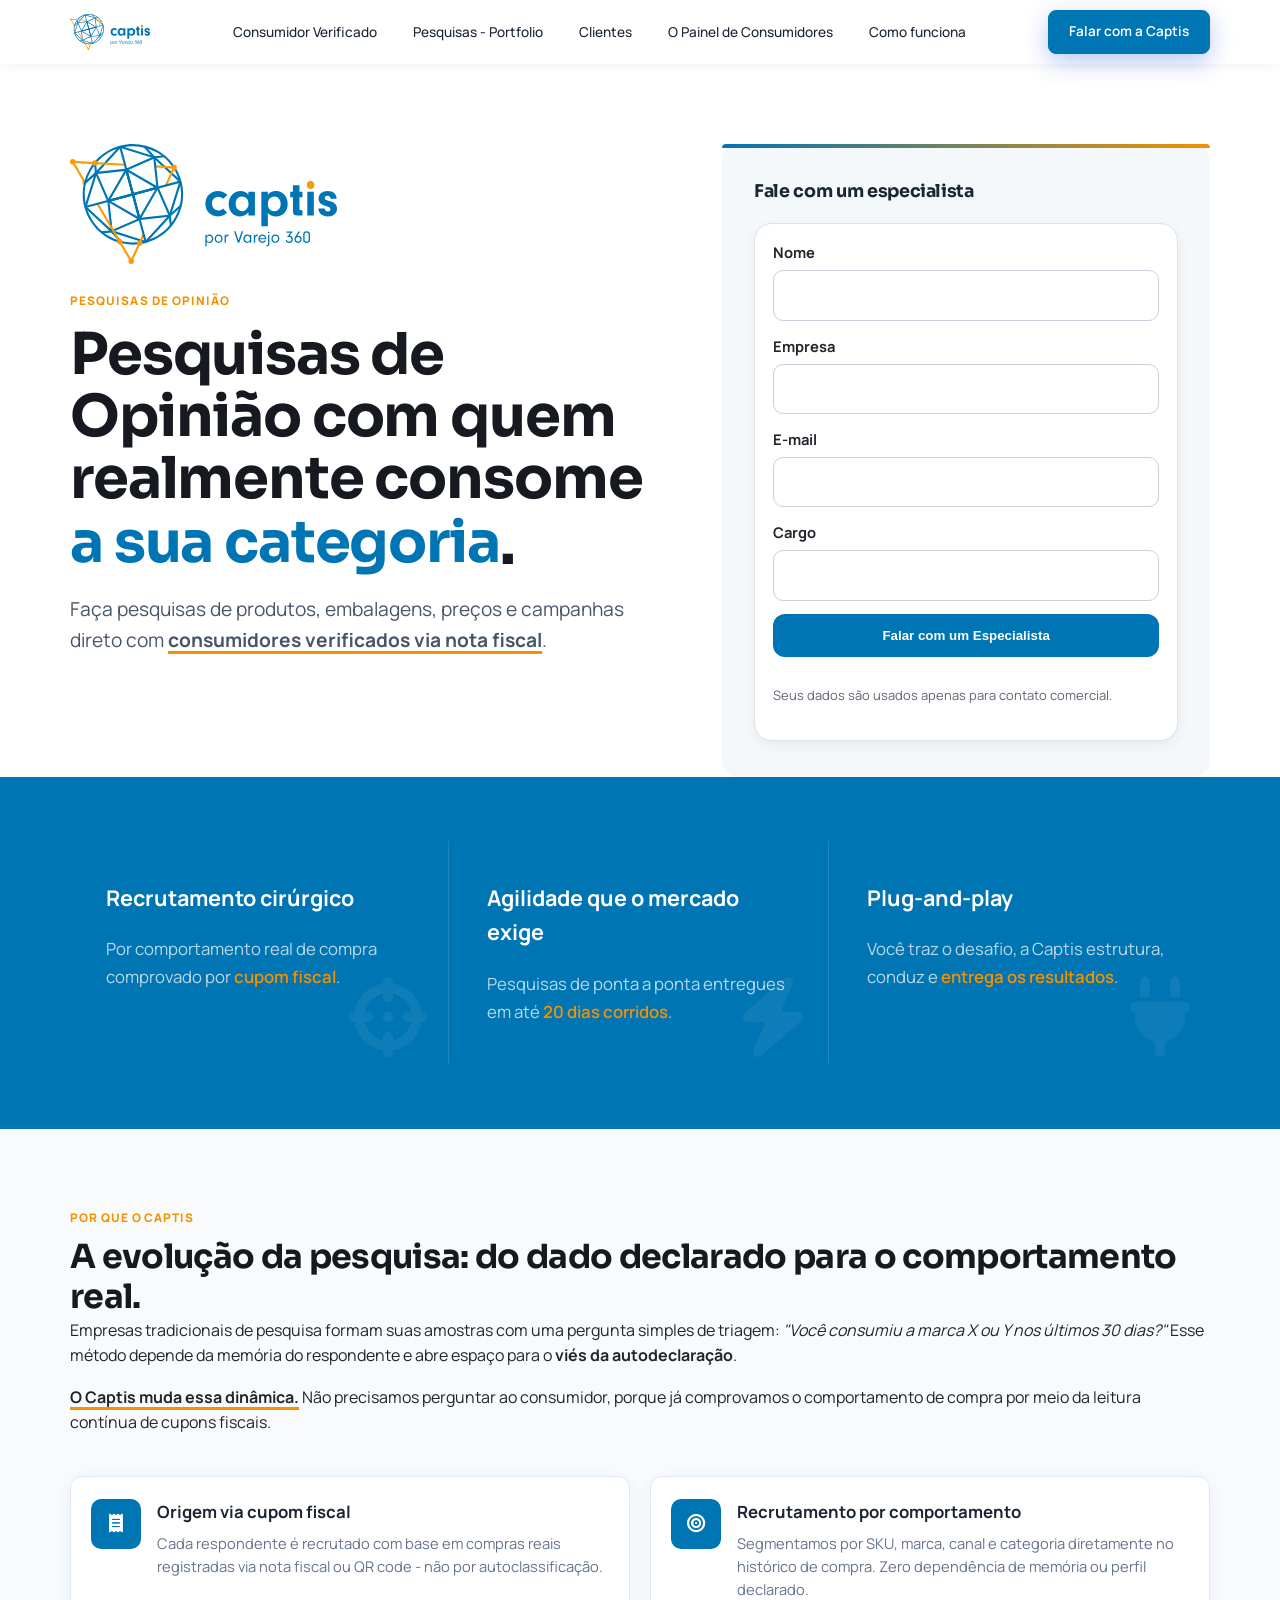
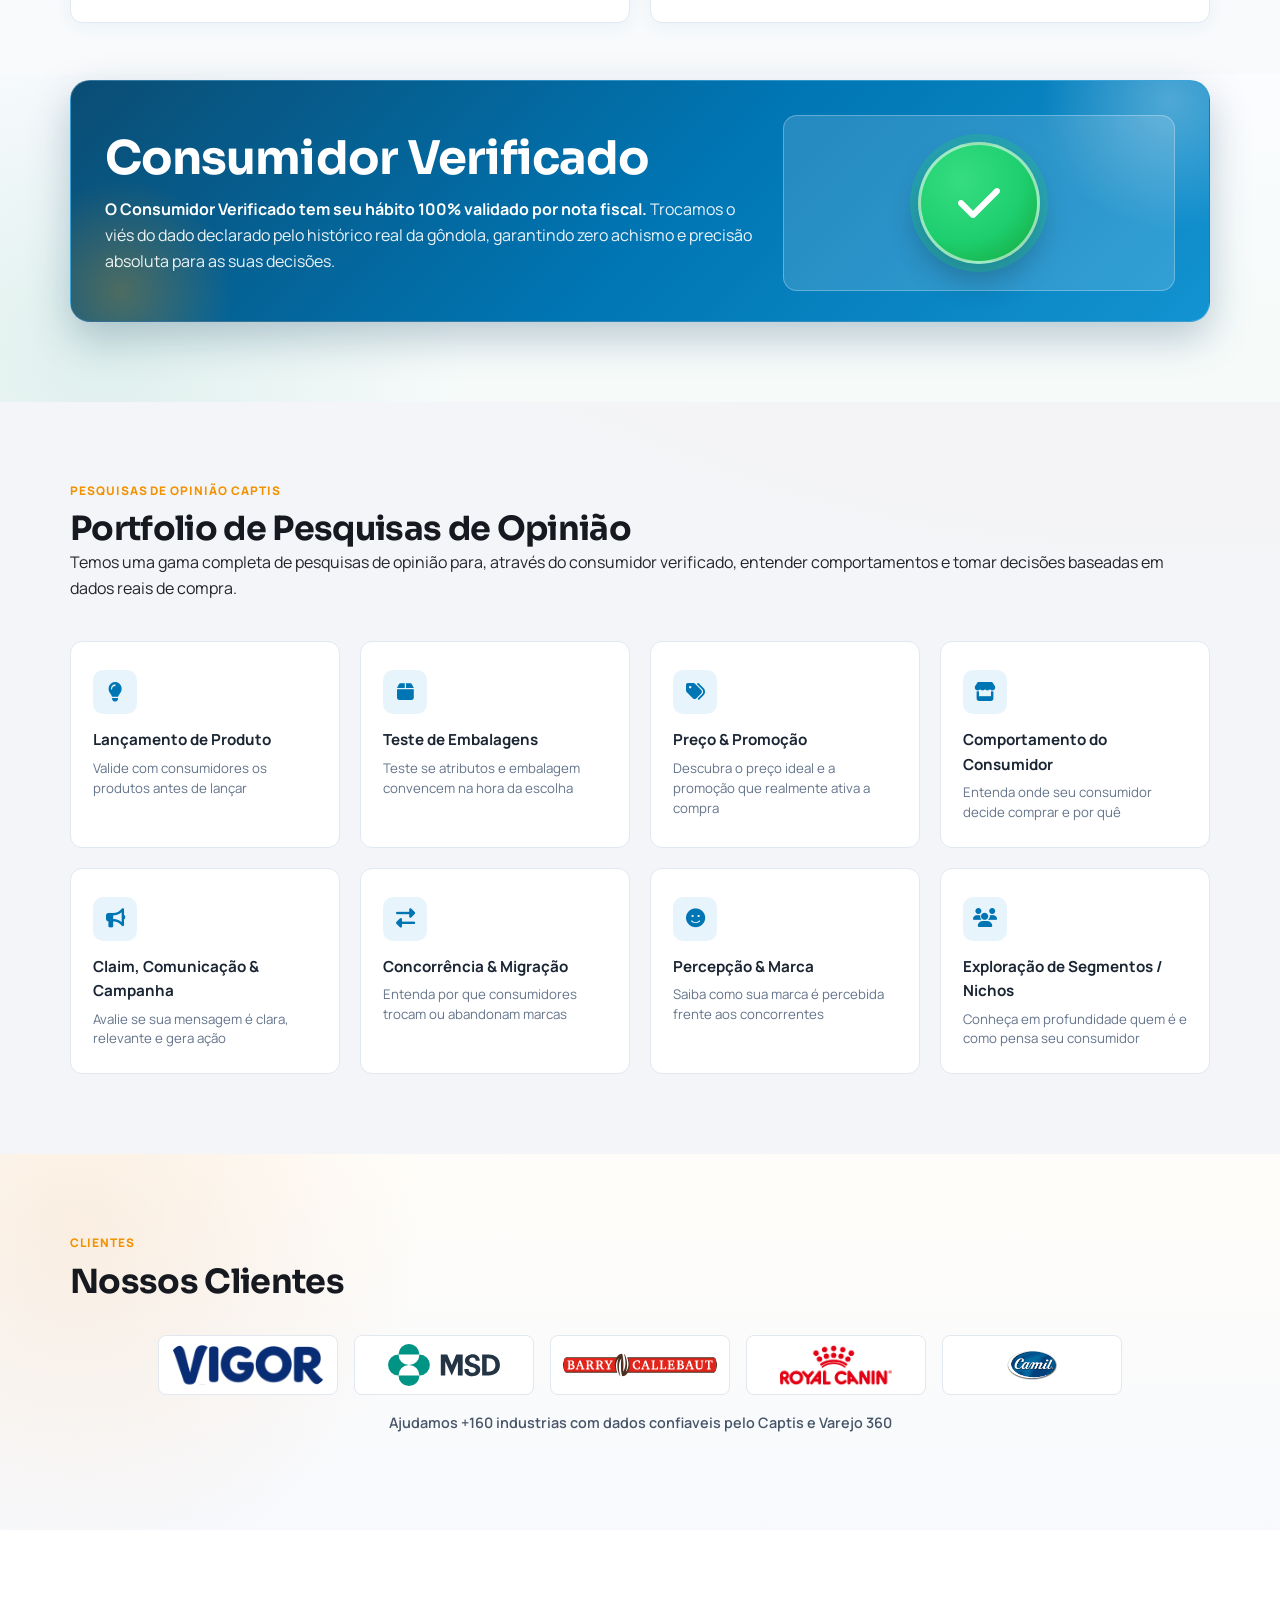
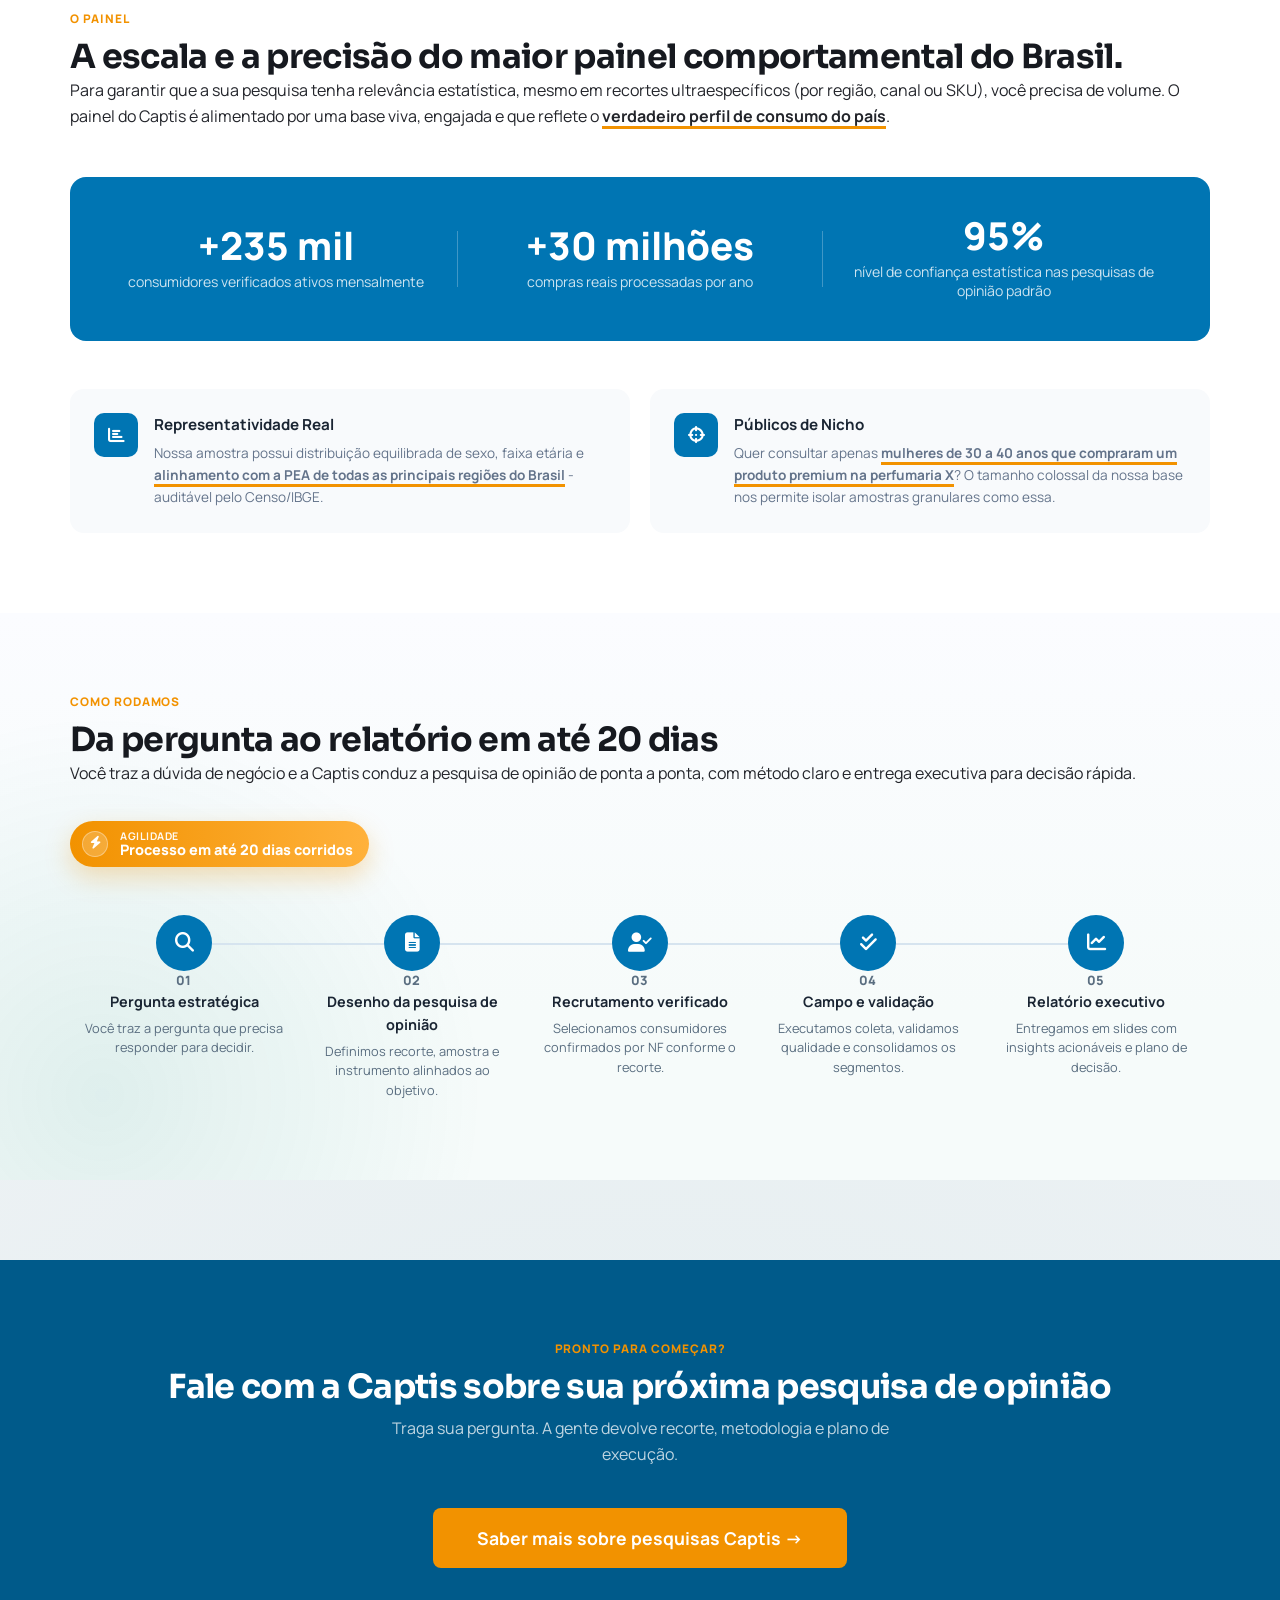
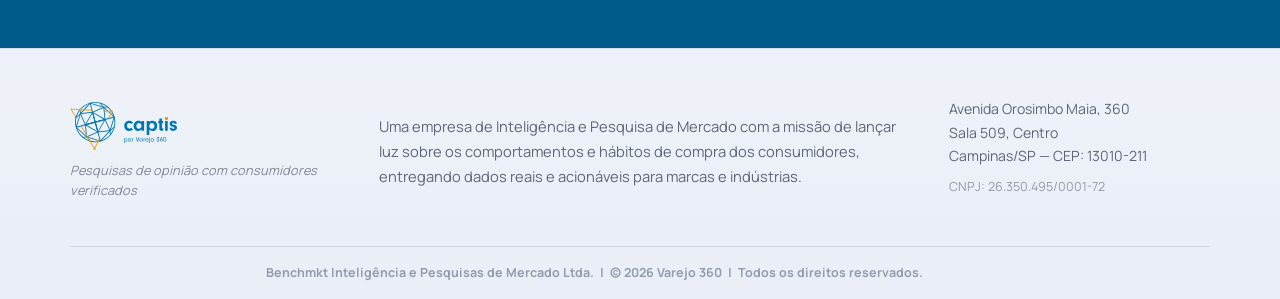
==== captis-cmi.html @ 641f1f63 "Landing page Captis CMI Made-with: Cursor" ====
<!DOCTYPE html>
<html lang="pt-BR">
<head>
  <meta charset="UTF-8">
  <meta name="viewport" content="width=device-width, initial-scale=1.0">
  <title>Captis - Pesquisa com Consumidores Verificados</title>
  <meta name="description" content="Pesquisas de opinião com consumidores verificados por comportamento real de compra. Painel de consumidores com verificação por nota fiscal.">
  <meta name="robots" content="index,follow">
  <link rel="preconnect" href="https://fonts.googleapis.com">
  <link rel="preconnect" href="https://fonts.gstatic.com" crossorigin>
  <link href="https://fonts.googleapis.com/css2?family=Manrope:wght@400;500;600;700;800&family=Sora:wght@500;600;700;800&display=swap" rel="stylesheet">
  <link rel="stylesheet" href="https://cdnjs.cloudflare.com/ajax/libs/font-awesome/6.5.0/css/all.min.css">
  <link rel="stylesheet" href="css/captis.css">
  <style>
    /* ── Paleta Varejo 360 ── */
    :root {
      --color-primary:   #0075B3;   /* azul V360 */
      --color-accent:    #F29200;   /* laranja V360 */
      --color-green:     #13A538;   /* verde V360 */
      --color-primary-dark: #005a8a;
      --color-bg:        #f4f8fb;
      --color-text:      #1a2533;
      --color-muted:     #5a6e80;
      --color-border:    #d6e4ef;
    }

    /* Botões */
    .btn-primary {
      background: var(--color-primary) !important;
      border-color: var(--color-primary) !important;
    }
    .btn-primary:hover {
      background: var(--color-primary-dark) !important;
      border-color: var(--color-primary-dark) !important;
    }
    .btn-submit {
      background: var(--color-primary) !important;
    }
    .btn-submit:hover {
      background: var(--color-primary-dark) !important;
    }

    /* Topbar / header */
    .topbar {
      background: #fff !important;
      border-bottom: none !important;
      box-shadow: 0 1px 12px rgba(0,0,0,.06) !important;
      padding: 0 !important;
      position: sticky;
      top: 0;
      z-index: 100;
    }
    .topbar .topbar-grid {
      display: flex !important;
      align-items: center !important;
      justify-content: space-between !important;
      min-height: 64px;
    }
    .topbar .brand img {
      height: 36px !important;
      width: auto !important;
    }
    .topbar .top-nav {
      display: flex !important;
      gap: 8px !important;
      list-style: none !important;
      margin: 0 !important;
      padding: 0 !important;
    }
    .topbar .top-nav a {
      font-size: .85rem !important;
      font-weight: 500 !important;
      color: var(--color-text) !important;
      text-decoration: none !important;
      padding: 8px 14px !important;
      border-radius: 6px !important;
      transition: background .15s, color .15s !important;
    }
    .topbar .top-nav a:hover {
      background: var(--color-bg) !important;
      color: var(--color-primary) !important;
    }
    .topbar .btn-primary {
      font-size: .85rem !important;
      padding: 10px 20px !important;
      border-radius: 8px !important;
      font-weight: 600 !important;
      white-space: nowrap !important;
    }

    /* Kickers e destaques de acento */
    .section-kicker, .eyebrow {
      color: var(--color-accent) !important;
    }

    /* Step numbers e ícones primários */
    .step { color: var(--color-accent) !important; }

    /* Logo grande no hero */
    .hero-logo {
      height: 120px;
      width: auto;
      display: block;
      margin-bottom: 28px;
    }

    /* ── Overrides e extensões para a LP CMI ── */

    /* Hero two-column: copy + form */
    .hero-cmi {
      background: #fff;
      padding: 80px 0 0;
    }
    .hero-cmi .hero-grid {
      display: grid;
      grid-template-columns: 1.1fr .9fr;
      gap: 56px;
      align-items: start;
    }
    @media (max-width: 768px) {
      .hero-cmi .hero-grid { grid-template-columns: 1fr; }
    }

    /* Hero description maior */
    .hero-description {
      font-size: 1.2rem;
      line-height: 1.6;
      color: #475569;
      margin: 0 0 24px;
    }

    /* Highlights strip */
    .highlights-section {
      background: var(--color-primary);
      padding: 64px 0;
      margin-top: 0;
    }
    .highlights-grid {
      display: grid;
      grid-template-columns: repeat(3, 1fr);
      gap: 2px;
    }
    @media (max-width: 768px) {
      .highlights-grid { grid-template-columns: 1fr; gap: 2px; }
      .highlights-section { padding: 64px 0; }
    }
    .highlight-item {
      padding: 40px 36px;
      position: relative;
      overflow: visible;
      display: flex;
      flex-direction: column;
      gap: 12px;
      border-right: 1px solid rgba(255,255,255,.12);
    }
    .highlight-item:last-child { border-right: none; }
    .highlight-item::before { display: none; }
    .highlight-num {
      font-size: 5rem;
      line-height: 1;
      color: #fff;
      opacity: .06;
      position: absolute;
      bottom: 8px;
      right: 20px;
      pointer-events: none;
      user-select: none;
    }
    .highlight-item strong {
      display: block;
      font-size: 1.35rem;
      font-weight: 700;
      color: #fff;
      margin-bottom: 8px;
    }
    .highlight-item p {
      font-size: 1.05rem;
      color: rgba(255,255,255,.72);
      margin: 0;
      line-height: 1.65;
    }

    /* Destaque laranja inline */
    .hl-accent {
      font-style: normal;
      color: var(--color-accent);
      font-weight: 600;
    }

    /* Sublinhado decorativo */
    .text-underline-accent {
      text-decoration: underline;
      text-decoration-color: var(--color-accent);
      text-decoration-thickness: 3px;
      text-underline-offset: 4px;
    }
    .hero-highlight {
      font-weight: 800;
      color: #F29200;
      background: linear-gradient(180deg, rgba(0,0,0,0) 58%, rgba(0,0,0,.14) 58%);
      border-radius: 2px;
      padding: 0 2px;
      white-space: nowrap;
    }

    /* Texto rotativo no H1 — efeito máscara (slot machine) */
    .hero-rotating-wrap {
      display: inline-block;
      overflow: hidden;
      vertical-align: bottom;
      line-height: 1.15;
      height: 1.15em;
    }
    .hero-rotating {
      display: inline-block;
      color: var(--color-primary);
      animation: slideMask 3s cubic-bezier(.4,0,.2,1) infinite;
    }
    @keyframes slideMask {
      0%   { transform: translateY(110%); }
      12%  { transform: translateY(0);    }
      78%  { transform: translateY(0);    }
      90%  { transform: translateY(-110%); }
      100% { transform: translateY(-110%); }
    }

    /* Form card inline no hero */
    .hero-form-card {
      background: var(--color-bg);
      border: none;
      border-radius: 16px;
      padding: 36px 32px;
      box-shadow: none;
      position: relative;
    }
    .hero-form-card::before {
      content: "";
      position: absolute;
      top: 0; left: 0;
      width: 100%; height: 4px;
      border-radius: 16px 16px 0 0;
      background: linear-gradient(90deg, var(--color-primary), var(--color-accent));
    }
    .hero-form-card h3 {
      font-size: 1.1rem;
      font-weight: 700;
      margin-bottom: 20px;
      color: var(--color-text, #1a202c);
    }

    /* Seção: portfólio de pesquisas */
    .portfolio-grid {
      display: grid;
      grid-template-columns: repeat(4, 1fr);
      gap: 20px;
      margin-top: 40px;
    }
    @media (max-width: 900px) {
      .portfolio-grid { grid-template-columns: repeat(2, 1fr); }
    }
    @media (max-width: 480px) {
      .portfolio-grid { grid-template-columns: 1fr; }
    }
    .portfolio-item {
      background: #fff;
      border: 1px solid #e2e8f0;
      border-radius: 12px;
      padding: 28px 22px 24px;
      text-align: left;
      display: flex;
      flex-direction: column;
      gap: 0;
      transition: box-shadow .2s, transform .2s;
    }
    .portfolio-item:hover {
      box-shadow: 0 8px 28px rgba(0,117,179,.10);
      transform: translateY(-3px);
    }
    .portfolio-item .item-icon-wrap {
      width: 44px; height: 44px;
      background: #e8f4fc;
      border-radius: 10px;
      display: flex; align-items: center; justify-content: center;
      margin-bottom: 14px;
      flex-shrink: 0;
    }
    .portfolio-item i {
      font-size: 1.2rem;
      color: var(--color-primary);
    }
    .portfolio-item h4 { font-size: .95rem; font-weight: 700; margin: 0 0 6px; color: var(--color-text); }
    .portfolio-item p  { font-size: .83rem; color: #64748b; margin: 0; line-height: 1.5; }
    /* Selo verificado */
    .verified-seal {
      display: inline-flex;
      align-items: center;
      gap: 4px;
      background: var(--color-green);
      color: #fff;
      font-size: .75rem;
      font-weight: 700;
      letter-spacing: .04em;
      text-transform: uppercase;
      padding: 4px 12px 4px 8px;
      border-radius: 999px;
      vertical-align: middle;
      margin-left: 12px;
      line-height: 1;
    }
    .verified-seal svg { width: 16px; height: 16px; }
    /* Seção: consumidor verificado */
    .verified-concept-wrap {
      margin-top: 0;
      display: flex;
      justify-content: center;
    }
    #consumidor-verificado {
      padding-top: 6px;
    }
    .verified-concept-card {
      position: relative;
      background: linear-gradient(135deg, #0a4d74 0%, #0075b3 52%, #1393d1 100%);
      border: 1px solid rgba(255, 255, 255, 0.18);
      border-radius: 20px;
      padding: 34px 34px 30px;
      max-width: none;
      width: 100%;
      box-shadow: 0 16px 40px rgba(0, 57, 92, 0.25);
      overflow: hidden;
    }
    .verified-concept-card::before {
      content: "";
      position: absolute;
      top: -110px;
      right: -90px;
      width: 260px;
      height: 260px;
      border-radius: 50%;
      background: radial-gradient(circle, rgba(255,255,255,.28) 0%, rgba(255,255,255,0) 70%);
    }
    .verified-concept-card::after {
      content: "";
      position: absolute;
      bottom: -80px;
      left: -60px;
      width: 220px;
      height: 220px;
      border-radius: 50%;
      background: radial-gradient(circle, rgba(242,146,0,.30) 0%, rgba(242,146,0,0) 72%);
    }
    .verified-concept-title {
      margin: 0 0 10px;
      color: #fff;
      font-size: clamp(2rem, 4vw, 2.9rem);
      line-height: 1.2;
      position: relative;
      z-index: 1;
    }
    .verified-concept-layout {
      display: grid;
      grid-template-columns: 1.25fr .75fr;
      gap: 24px;
      align-items: center;
      position: relative;
      z-index: 1;
    }
    .verified-concept-card p {
      margin: 0;
      font-size: 1rem;
      line-height: 1.62;
      color: rgba(255,255,255,.92);
      max-width: none;
      position: relative;
      z-index: 1;
    }
    .verified-check-panel {
      background: rgba(255,255,255,.14);
      border: 1px solid rgba(255,255,255,.28);
      border-radius: 14px;
      min-height: 176px;
      display: flex;
      align-items: center;
      justify-content: center;
      padding: 12px;
      justify-self: stretch;
    }
    .verified-check-ring {
      width: 122px;
      height: 122px;
      border-radius: 999px;
      display: flex;
      align-items: center;
      justify-content: center;
      background: radial-gradient(circle at 35% 30%, #36dd80 0%, #1ecf6f 55%, #13a538 100%);
      border: 3px solid rgba(255,255,255,.55);
      box-shadow: 0 0 0 8px rgba(30, 207, 111, 0.25), 0 16px 30px rgba(0,0,0,.24);
      color: #ffffff;
      font-size: 3rem;
    }
    .verified-concept-card strong { color: #fff; }
    @media (max-width: 768px) {
      .verified-concept-layout { grid-template-columns: 1fr; }
      .verified-concept-card {
        padding: 28px 22px 24px;
        border-radius: 16px;
      }
      .verified-concept-card p { font-size: .95rem; }
      .verified-check-panel { min-height: 142px; }
      .verified-check-ring {
        width: 96px;
        height: 96px;
        font-size: 2.4rem;
      }
    }

    /* Seção: evolução da pesquisa */
    .evolution-section {
      background: #f8fafc;
      padding: 80px 0 28px;
    }
    .evolution-section .section-head {
      max-width: 100%;
    }
    .evolution-pillars {
      display: grid;
      grid-template-columns: repeat(2, 1fr);
      gap: 20px;
      margin-top: 40px;
    }
    @media (max-width: 768px) {
      .evolution-pillars { grid-template-columns: 1fr; }
    }
    .evolution-pillar {
      display: flex;
      gap: 16px;
      align-items: flex-start;
      background: #fff;
      border: 1px solid #e2e8f0;
      border-radius: 12px;
      padding: 22px 20px;
      box-shadow: 0 4px 18px rgba(0, 117, 179, 0.06);
    }
    .pillar-icon {
      width: 50px;
      height: 50px;
      border-radius: 10px;
      background: var(--color-primary);
      color: #fff;
      display: flex;
      align-items: center;
      justify-content: center;
      font-size: 1.15rem;
      flex-shrink: 0;
    }
    .evolution-pillar h4 {
      font-size: 1.05rem;
      font-weight: 700;
      color: var(--color-text);
      margin: 0 0 6px;
    }
    .evolution-pillar p {
      font-size: .92rem;
      color: #64748b;
      margin: 0;
      line-height: 1.55;
    }
    .evolution-grid {
      display: grid;
      grid-template-columns: 1fr 64px 1fr;
      gap: 32px;
      align-items: center;
      margin-bottom: 64px;
    }
    @media (max-width: 768px) {
      .evolution-grid { grid-template-columns: 1fr; gap: 24px; }
      .evolution-arrow { transform: rotate(90deg); margin: 0 auto; }
    }
    .evolution-col {
      border-radius: 16px;
      padding: 32px;
    }
    .evolution-col--old {
      background: #fff;
      border: 1.5px solid #e2e8f0;
    }
    .evolution-col--new {
      background: #fff;
      border: 2px solid var(--color-primary);
      box-shadow: 0 4px 24px rgba(0,117,179,.10);
    }
    .evolution-col-label { margin-bottom: 20px; }
    .evo-badge {
      display: inline-block;
      font-size: .72rem;
      font-weight: 700;
      letter-spacing: .06em;
      text-transform: uppercase;
      padding: 4px 12px;
      border-radius: 999px;
    }
    .evo-badge--old {
      background: #f1f5f9;
      color: #64748b;
    }
    .evo-badge--new {
      background: var(--color-primary);
      color: #fff;
    }
    .evolution-quote {
      font-size: 1.05rem;
      font-style: italic;
      color: #475569;
      line-height: 1.5;
      margin-bottom: 16px;
      position: relative;
    }
    .evolution-quote--new {
      color: var(--color-text);
      font-weight: 500;
    }
    .quote-mark {
      font-size: 3rem;
      line-height: 0;
      vertical-align: -0.5rem;
      color: #cbd5e1;
      margin-right: 4px;
      font-style: normal;
    }
    .evolution-col--new .quote-mark { color: var(--color-primary); opacity: .3; }
    .evolution-col-desc {
      font-size: .88rem;
      color: #64748b;
      margin: 0;
      line-height: 1.6;
    }
    .evolution-arrow {
      display: flex;
      flex-direction: column;
      align-items: center;
      gap: 6px;
      color: var(--color-accent);
    }
    .evolution-arrow svg { width: 40px; height: 40px; }
    .evolution-arrow span {
      font-size: .65rem;
      font-weight: 700;
      letter-spacing: .1em;
      text-transform: uppercase;
      color: var(--color-accent);
    }
    .evolution-bottom {
      max-width: 760px;
      margin: 0 auto;
      text-align: center;
    }
    .evolution-title {
      font-size: clamp(1.3rem, 2.5vw, 1.75rem);
      font-weight: 800;
      color: var(--color-text);
      margin-bottom: 24px;
      line-height: 1.3;
    }
    .evolution-body {
      font-size: 1rem;
      color: #475569;
      line-height: 1.75;
      margin-bottom: 16px;
    }
    .evolution-body:last-child { margin-bottom: 0; }
    .evolution-body strong { color: var(--color-text); }

    /* Seção: portfólio de soluções V2 */
    .solutions-grid {
      display: grid;
      grid-template-columns: repeat(4, 1fr);
      gap: 20px;
      align-items: start;
    }
    @media (max-width: 1024px) {
      .solutions-grid { grid-template-columns: repeat(2, 1fr); }
    }
    @media (max-width: 600px) {
      .solutions-grid { grid-template-columns: 1fr; }
    }
    .solution-card {
      display: flex;
      gap: 16px;
      background: #fff;
      border: 1.5px solid #e2e8f0;
      border-radius: 14px;
      padding: 24px;
      transition: box-shadow .18s, border-color .18s;
    }
    .solution-card:hover {
      border-color: var(--color-primary);
      box-shadow: 0 4px 20px rgba(0,117,179,.09);
    }
    .solution-icon-wrap {
      width: 44px;
      height: 44px;
      border-radius: 10px;
      background: var(--color-primary);
      color: #fff;
      display: flex;
      align-items: center;
      justify-content: center;
      font-size: 1.1rem;
      flex-shrink: 0;
    }
    .solution-body { flex: 1; }
    .solution-body h4 {
      font-size: .95rem;
      font-weight: 700;
      color: var(--color-text);
      margin: 0 0 6px;
    }
    .solution-desc {
      font-size: .85rem;
      color: #64748b;
      margin: 0 0 14px;
      line-height: 1.5;
    }
    .solution-questions {
      list-style: none;
      padding: 0;
      margin: 0;
      border-top: 1px solid #f1f5f9;
      padding-top: 12px;
      display: flex;
      flex-direction: column;
      gap: 5px;
    }
    .solution-questions li {
      font-size: .83rem;
      color: #475569;
      line-height: 1.45;
      padding-left: 14px;
      position: relative;
    }
    .solution-questions li::before {
      content: "•";
      position: absolute;
      left: 0;
      color: var(--color-primary);
      font-size: .8rem;
    }

    /* Seção: robustez do painel */
    .panel-scale-section { background: #fff; }

    .panel-stats-banner {
      display: flex;
      align-items: center;
      justify-content: space-between;
      background: var(--color-primary);
      border-radius: 16px;
      padding: 40px 48px;
      margin: 48px 0;
      gap: 24px;
    }
    @media (max-width: 768px) {
      .panel-stats-banner { flex-direction: column; padding: 32px 24px; text-align: center; }
      .panel-stat-divider { width: 48px; height: 1px; background: rgba(255,255,255,.25); }
    }
    .panel-stat {
      display: flex;
      flex-direction: column;
      gap: 6px;
      flex: 1;
      text-align: center;
    }
    .panel-stat strong {
      font-size: clamp(1.8rem, 3vw, 2.6rem);
      font-weight: 800;
      color: #fff;
      line-height: 1;
    }
    .panel-stat span {
      font-size: .88rem;
      color: rgba(255,255,255,.80);
      line-height: 1.4;
    }
    .panel-stat-divider {
      width: 1px;
      height: 56px;
      background: rgba(255,255,255,.25);
      flex-shrink: 0;
    }

    .authority-grid {
      display: grid;
      grid-template-columns: repeat(2, 1fr);
      gap: 20px;
    }
    @media (max-width: 768px) {
      .authority-grid { grid-template-columns: 1fr; }
    }
    .authority-card {
      display: flex;
      gap: 16px;
      align-items: flex-start;
      background: #f8fafc;
      border-radius: 14px;
      padding: 24px;
    }
    .authority-icon {
      width: 44px;
      height: 44px;
      border-radius: 10px;
      background: var(--color-primary);
      color: #fff;
      display: flex;
      align-items: center;
      justify-content: center;
      font-size: 1.05rem;
      flex-shrink: 0;
    }
    .authority-card h4 {
      font-size: .95rem;
      font-weight: 700;
      color: var(--color-text);
      margin: 0 0 6px;
    }
    .authority-card p {
      font-size: .85rem;
      color: #64748b;
      margin: 0;
      line-height: 1.6;
    }

    /* Consumidores verificados conciso */
    .cv-steps {
      display: flex;
      align-items: center;
      justify-content: center;
      gap: 16px;
      flex-wrap: wrap;
      margin-top: 8px;
    }
    .cv-step {
      display: flex;
      flex-direction: column;
      align-items: center;
      gap: 12px;
      text-align: center;
      max-width: 180px;
    }
    .cv-step-icon {
      width: 56px;
      height: 56px;
      border-radius: 50%;
      background: var(--color-primary);
      color: #fff;
      display: flex;
      align-items: center;
      justify-content: center;
      font-size: 1.2rem;
    }
    .cv-step p {
      font-size: .85rem;
      color: #475569;
      margin: 0;
      line-height: 1.5;
    }
    .cv-step-arrow {
      color: #cbd5e1;
      font-size: 1.2rem;
      flex-shrink: 0;
    }
    @media (max-width: 600px) {
      .cv-step-arrow { transform: rotate(90deg); }
    }

    /* Seção: clientes / logos */
    .clients-logo-grid {
      display: flex;
      flex-wrap: nowrap;
      gap: 16px;
      align-items: center;
      justify-content: center;
      margin-top: 32px;
      overflow-x: auto;
      padding-bottom: 4px;
    }
    .client-logo-placeholder {
      background: #f1f5f9;
      border: 1px dashed #cbd5e1;
      border-radius: 8px;
      width: 140px; height: 60px;
      display: flex; align-items: center; justify-content: center;
      font-size: .8rem; color: #94a3b8; font-weight: 600;
    }
    .client-logo-item {
      background: #fff;
      border: 1px solid #e2e8f0;
      border-radius: 8px;
      width: 180px;
      height: 60px;
      flex: 0 0 180px;
      display: flex;
      align-items: center;
      justify-content: center;
      padding: 8px 12px;
    }
    .client-logo-item img {
      max-width: 100%;
      max-height: 100%;
      object-fit: contain;
      display: block;
    }
    .clients-proof-text {
      margin-top: 14px;
      text-align: center;
      font-size: .9rem;
      line-height: 1.45;
      color: #475569;
      font-weight: 600;
    }

    /* Seção: base estatisticamente relevante */
    .stats-grid {
      display: grid;
      grid-template-columns: repeat(auto-fit, minmax(180px, 1fr));
      gap: 24px;
      margin-top: 32px;
    }
    .stat-card {
      background: #fff;
      border: 1px solid #e2e8f0;
      border-radius: 10px;
      padding: 28px 20px;
      text-align: center;
    }
    .stat-card strong { display: block; font-size: 2rem; font-weight: 800; color: var(--color-primary, #1f4fd6); }
    .stat-card span   { font-size: .85rem; color: #64748b; }

    /* Timeline horizontal */
    .htimeline {
      display: flex;
      align-items: flex-start;
      gap: 0;
      margin-top: 48px;
      position: relative;
    }
    .htimeline-step {
      flex: 1;
      display: flex;
      flex-direction: column;
      align-items: center;
      text-align: center;
      position: relative;
      padding: 0 12px;
    }
    .htimeline-icon {
      width: 56px; height: 56px;
      border-radius: 50%;
      background: var(--color-primary);
      color: #fff;
      display: flex; align-items: center; justify-content: center;
      font-size: 1.2rem;
      position: relative;
      z-index: 2;
      flex-shrink: 0;
    }
    /* linha conectora entre ícones */
    .htimeline-connector {
      position: absolute;
      top: 28px; /* metade do ícone (56/2) */
      left: calc(50% + 28px);
      width: calc(100% - 28px);
      height: 2px;
      background: var(--color-border);
      z-index: 1;
    }
    .htimeline-num {
      font-size: .75rem;
      font-weight: 800;
      color: var(--color-accent);
      margin: 12px 0 4px;
      letter-spacing: .05em;
    }
    .htimeline-step h4 {
      font-size: .9rem;
      font-weight: 700;
      margin: 0 0 6px;
      color: var(--color-text);
    }
    .htimeline-step p {
      font-size: .8rem;
      color: var(--color-muted);
      margin: 0;
      line-height: 1.5;
    }
    #como-rodamos .section-head {
      max-width: none;
      width: 100%;
      margin-left: 0;
      margin-right: 0;
    }
    #como-rodamos .section-head > p:not(.section-kicker) {
      max-width: none;
      width: 100%;
    }
    #como-rodamos .section-head h2 {
      max-width: none;
      width: 100%;
    }
    #pesquisas .section-head,
    #base .section-head {
      max-width: none;
      width: 100%;
      margin-left: 0;
      margin-right: 0;
    }
    #pesquisas .section-head > p:not(.section-kicker) {
      max-width: none;
      width: 100%;
    }
    #base .section-head > p:not(.section-kicker) {
      max-width: none;
      width: 100%;
    }
    .process-speed-pill {
      display: inline-flex;
      align-items: center;
      gap: 12px;
      margin-top: 18px;
      background: linear-gradient(90deg, #f29200 0%, #ffb13b 100%);
      color: #fff;
      border-radius: 999px;
      padding: 10px 16px 10px 12px;
      box-shadow: 0 10px 26px rgba(242, 146, 0, 0.28);
      position: relative;
      overflow: hidden;
    }
    .process-speed-pill::before {
      content: "";
      position: absolute;
      top: 0;
      left: -36%;
      width: 28%;
      height: 100%;
      background: linear-gradient(90deg, rgba(255,255,255,0) 0%, rgba(255,255,255,.35) 50%, rgba(255,255,255,0) 100%);
      transform: skewX(-22deg);
    }
    .process-speed-pill i {
      width: 26px;
      height: 26px;
      border-radius: 999px;
      display: inline-flex;
      align-items: center;
      justify-content: center;
      background: rgba(255, 255, 255, 0.2);
      border: 1px solid rgba(255,255,255,.35);
      font-size: .8rem;
      flex-shrink: 0;
      position: relative;
      z-index: 1;
    }
    .process-speed-pill .speed-copy {
      display: flex;
      flex-direction: column;
      line-height: 1.05;
      position: relative;
      z-index: 1;
    }
    .process-speed-pill .speed-copy span {
      font-size: .66rem;
      font-weight: 700;
      letter-spacing: .05em;
      text-transform: uppercase;
      opacity: .95;
    }
    .process-speed-pill .speed-copy strong {
      font-size: .9rem;
      font-weight: 800;
    }
    @media (max-width: 768px) {
      .htimeline { flex-direction: column; gap: 32px; }
      .htimeline-connector { display: none; }
      .htimeline-step { align-items: flex-start; text-align: left; flex-direction: row; gap: 16px; }
      .htimeline-step > div:first-child { flex-shrink: 0; }
      .htimeline-step > div:not(.htimeline-icon) { display: none; }
    }

    /* CTA final - fundo azul escuro */
    .cta-final-section {
      background: var(--color-primary-dark);
      padding: 80px 0;
      margin: 80px 0 0;
    }

    /* Footer CMI */
    .cmi-footer {
      padding: 48px 0 0 !important;
    }
    .cmi-footer-grid {
      display: grid;
      grid-template-columns: 1fr 2fr 1fr;
      gap: 48px;
      align-items: center;
      padding-bottom: 40px;
      border-bottom: 1px solid rgba(0,0,0,.1);
    }
    @media (max-width: 768px) {
      .cmi-footer-grid { grid-template-columns: 1fr; gap: 24px; text-align: center; }
    }
    .cmi-footer-brand img { height: 48px; width: auto; display: block; }
    .cmi-footer-tagline {
      font-size: .8rem;
      margin: 10px 0 0;
      opacity: .6;
      font-style: italic;
    }
    .cmi-footer-desc p {
      font-size: .92rem;
      line-height: 1.7;
      margin: 0;
      opacity: .8;
    }
    .cmi-footer-address p {
      font-size: .88rem;
      line-height: 1.7;
      margin: 0 0 8px;
      opacity: .8;
    }
    .cmi-footer-cnpj {
      font-size: .78rem !important;
      opacity: .5 !important;
    }
    .cmi-footer .legal-note {
      padding: 16px 0;
      font-size: .78rem;
      opacity: .5;
      border-top: none;
      margin: 0;
    }

    /* Seção: produto da Varejo 360 */
    .v360-strip {
      background: #f8f9fb;
      border: 1px solid #e2e8f0;
      border-radius: 12px;
      padding: 32px 40px;
      display: flex;
      align-items: center;
      gap: 32px;
      margin-top: 40px;
    }
    .v360-strip img { height: 40px; flex-shrink: 0; }
    .v360-strip p   { margin: 0; font-size: .95rem; color: #475569; }
    @media (max-width: 600px) {
      .v360-strip { flex-direction: column; text-align: center; }
    }
  </style>
</head>
<body>

  <!-- ── MENU ── -->
  <header class="topbar">
    <div class="container topbar-grid">
      <a class="brand" href="#inicio">
        <img src="logo-captis.svg" alt="Captis por Varejo 360" style="height:40px;width:auto;">
      </a>
      <nav aria-label="Navegação principal">
        <ul class="top-nav">
          <li><a href="#consumidor-verificado">Consumidor Verificado</a></li>
          <li><a href="#pesquisas">Pesquisas - Portfolio</a></li>
          <li><a href="#clientes">Clientes</a></li>
          <li><a href="#base">O Painel de Consumidores</a></li>
          <li><a href="#como-rodamos">Como funciona</a></li>
        </ul>
      </nav>
      <a class="btn btn-primary" href="#hero-form">Falar com a Captis</a>
    </div>
  </header>


  <!-- ── HERO ── -->
  <section class="hero hero-cmi" id="inicio">
    <div class="container hero-grid">

      <!-- Cópia -->
      <div class="hero-copy">
        <img src="logo-captis.svg" alt="Captis por Varejo 360" class="hero-logo">
        <p class="eyebrow">Pesquisas de Opinião</p>
        <h1>Pesquisas de Opinião com quem realmente consome <span class="hero-rotating-wrap"><span class="hero-rotating" aria-live="polite">a sua categoria</span></span>.</h1>
        <p class="hero-description">
          Faça pesquisas de produtos, embalagens, preços e campanhas direto com <span class="text-underline-accent"><strong>consumidores verificados via nota fiscal</strong></span>.
        </p>
      </div>

      <!-- Formulário inline -->
      <div class="hero-form-card" id="hero-form">
        <h3>Fale com um especialista</h3>
        <form class="lead-form" id="captis-cmi-form" action="#" method="post" aria-label="Formulário de contato CMI">
          <label for="nome">Nome</label>
          <input type="text" id="nome" name="nome" required>

          <label for="empresa">Empresa</label>
          <input type="text" id="empresa" name="empresa" required>

          <label for="email">E-mail</label>
          <input type="email" id="email" name="email" required>

          <label for="cargo">Cargo</label>
          <input type="text" id="cargo" name="cargo">

          <button type="submit" class="btn btn-submit">Falar com um Especialista</button>
          <p class="form-status" role="status" aria-live="polite"></p>
          <p class="privacy-note">Seus dados são usados apenas para contato comercial.</p>
        </form>
      </div>

    </div>
  </section>


  <main>

    <!-- ── HIGHLIGHTS ── -->
    <section class="highlights-section">
      <div class="container">
        <div class="highlights-grid">
          <div class="highlight-item">
            <strong>Recrutamento cirúrgico</strong>
            <p>Por comportamento real de compra comprovado por <em class="hl-accent">cupom fiscal</em>.</p>
            <span class="highlight-num"><i class="fas fa-crosshairs"></i></span>
          </div>
          <div class="highlight-item">
            <strong>Agilidade que o mercado exige</strong>
            <p>Pesquisas de ponta a ponta entregues em até <em class="hl-accent">20 dias corridos</em>.</p>
            <span class="highlight-num"><i class="fas fa-bolt"></i></span>
          </div>
          <div class="highlight-item">
            <strong>Plug-and-play</strong>
            <p>Você traz o desafio, a Captis estrutura, conduz e <em class="hl-accent">entrega os resultados</em>.</p>
            <span class="highlight-num"><i class="fas fa-plug"></i></span>
          </div>
        </div>
      </div>
    </section>

    <!-- ── BLOCO EVOLUÇÃO DA PESQUISA ── -->
    <section class="section evolution-section">
      <div class="container">
        <div class="section-head">
          <p class="section-kicker">Por que o Captis</p>
          <h2>A evolução da pesquisa: do dado declarado para o comportamento real.</h2>
          <p>Empresas tradicionais de pesquisa formam suas amostras com uma pergunta simples de triagem: <em>"Você consumiu a marca X ou Y nos últimos 30 dias?"</em> Esse método depende da memória do respondente e abre espaço para o <strong>viés da autodeclaração</strong>.</p>
          <p><span class="text-underline-accent"><strong>O Captis muda essa dinâmica.</strong></span> Não precisamos perguntar ao consumidor, porque já comprovamos o comportamento de compra por meio da leitura contínua de cupons fiscais.</p>

          <div class="evolution-pillars">
            <div class="evolution-pillar">
              <div class="pillar-icon"><i class="fas fa-receipt"></i></div>
              <div>
                <h4>Origem via cupom fiscal</h4>
                <p>Cada respondente é recrutado com base em compras reais registradas via nota fiscal ou QR code - não por autoclassificação.</p>
              </div>
            </div>
            <div class="evolution-pillar">
              <div class="pillar-icon"><i class="fas fa-bullseye"></i></div>
              <div>
                <h4>Recrutamento por comportamento</h4>
                <p>Segmentamos por SKU, marca, canal e categoria diretamente no histórico de compra. Zero dependência de memória ou perfil declarado.</p>
              </div>
            </div>
          </div>

        </div>
      </div>
    </section>

    <!-- ── CONSUMIDORES VERIFICADOS ── -->
    <section class="section methodology" id="consumidor-verificado">
      <div class="container">
        <div class="verified-concept-wrap">
          <div class="verified-concept-card">
            <div class="verified-concept-layout">
              <div>
                <h3 class="verified-concept-title">Consumidor Verificado</h3>
                <p><strong>O Consumidor Verificado tem seu hábito 100% validado por nota fiscal.</strong> Trocamos o viés do dado declarado pelo histórico real da gôndola, garantindo zero achismo e precisão absoluta para as suas decisões.</p>
              </div>
              <aside class="verified-check-panel" aria-label="Selo de validação">
                <div class="verified-check-ring"><i class="fas fa-check"></i></div>
              </aside>
            </div>
          </div>
        </div>
      </div>
    </section>

    <!-- ── PESQUISAS QUE RODAMOS ── -->
    <section class="section" id="pesquisas">
      <div class="container">
        <div class="section-head">
          <p class="section-kicker">Pesquisas de Opinião Captis</p>
          <h2>Portfolio de Pesquisas de Opinião</h2>
          <p>Temos uma gama completa de pesquisas de opinião para, através do consumidor verificado, entender comportamentos e tomar decisões baseadas em dados reais de compra.</p>
        </div>

        <div class="portfolio-grid">
          <div class="portfolio-item">
            <div class="item-icon-wrap"><i class="fas fa-lightbulb"></i></div>
            <h4>Lançamento de Produto</h4>
            <p>Valide com consumidores os produtos antes de lançar</p>
          </div>
          <div class="portfolio-item">
            <div class="item-icon-wrap"><i class="fas fa-box"></i></div>
            <h4>Teste de Embalagens</h4>
            <p>Teste se atributos e embalagem convencem na hora da escolha</p>
          </div>
          <div class="portfolio-item">
            <div class="item-icon-wrap"><i class="fas fa-tags"></i></div>
            <h4>Preço &amp; Promoção</h4>
            <p>Descubra o preço ideal e a promoção que realmente ativa a compra</p>
          </div>
          <div class="portfolio-item">
            <div class="item-icon-wrap"><i class="fas fa-store"></i></div>
            <h4>Comportamento do Consumidor</h4>
            <p>Entenda onde seu consumidor decide comprar e por quê</p>
          </div>
          <div class="portfolio-item">
            <div class="item-icon-wrap"><i class="fas fa-bullhorn"></i></div>
            <h4>Claim, Comunicação &amp; Campanha</h4>
            <p>Avalie se sua mensagem é clara, relevante e gera ação</p>
          </div>
          <div class="portfolio-item">
            <div class="item-icon-wrap"><i class="fas fa-exchange-alt"></i></div>
            <h4>Concorrência &amp; Migração</h4>
            <p>Entenda por que consumidores trocam ou abandonam marcas</p>
          </div>
          <div class="portfolio-item">
            <div class="item-icon-wrap"><i class="fas fa-smile"></i></div>
            <h4>Percepção &amp; Marca</h4>
            <p>Saiba como sua marca é percebida frente aos concorrentes</p>
          </div>
          <div class="portfolio-item">
            <div class="item-icon-wrap"><i class="fas fa-users"></i></div>
            <h4>Exploração de Segmentos / Nichos</h4>
            <p>Conheça em profundidade quem é e como pensa seu consumidor</p>
          </div>
        </div>
      </div>
    </section>


    <!-- ── PORTFÓLIO V2 ── (oculto por enquanto) -->
    <section class="section solutions-section" id="solucoes" style="display: none;">
      <div class="container">
        <div class="section-head">
          <p class="section-kicker">Portfólio de Soluções</p>
          <h2>Respostas precisas para os desafios críticos da sua marca.</h2>
          <p>Traga a sua dúvida de negócio. Nós cruzamos o comportamento real com a opinião de quem de fato passa pelo caixa para entregar insights acionáveis.</p>
        </div>

        <div class="solutions-grid">

          <div class="solution-card">
            <div class="solution-icon-wrap"><i class="fas fa-lightbulb"></i></div>
            <div class="solution-body">
              <h4>Lançamento de Produto</h4>
              <p class="solution-desc">Vá além da intenção e valide ideias antes de escalar a produção.</p>
              <ul class="solution-questions">
                <li>Compraria este novo sabor ou formato?</li>
                <li>Qual atributo o convence a testar?</li>
                <li>O que precisa mudar antes de ir para a gôndola?</li>
              </ul>
            </div>
          </div>

          <div class="solution-card">
            <div class="solution-icon-wrap"><i class="fas fa-box"></i></div>
            <div class="solution-body">
              <h4>Teste de Embalagens</h4>
              <p class="solution-desc">Descubra o que realmente converte na hora da escolha.</p>
              <ul class="solution-questions">
                <li>Quais atributos pesam mais na compra?</li>
                <li>A nova embalagem comunica o benefício corretamente?</li>
                <li>O selo de destaque funciona?</li>
              </ul>
            </div>
          </div>

          <div class="solution-card">
            <div class="solution-icon-wrap"><i class="fas fa-store"></i></div>
            <div class="solution-body">
              <h4>Comportamento do Consumidor</h4>
              <p class="solution-desc">Aprofunde o entendimento sobre a jornada de compra no PDV físico ou digital.</p>
              <ul class="solution-questions">
                <li>Onde seu cliente prefere comprar (Farma, Perfumaria, Hiper) e por quê?</li>
                <li>Como ele avalia a experiência e a exposição no ponto de venda?</li>
              </ul>
            </div>
          </div>

          <div class="solution-card">
            <div class="solution-icon-wrap"><i class="fas fa-exchange-alt"></i></div>
            <div class="solution-body">
              <h4>Concorrência &amp; Migração</h4>
              <p class="solution-desc">Entenda a raiz da perda de market share ou a troca por produtos substitutos.</p>
              <ul class="solution-questions">
                <li>Por que o consumidor abandonou sua marca nos últimos meses?</li>
                <li>O que o concorrente está entregando de melhor?</li>
                <li>O que o faria voltar?</li>
              </ul>
            </div>
          </div>

          <div class="solution-card">
            <div class="solution-icon-wrap"><i class="fas fa-tags"></i></div>
            <div class="solution-body">
              <h4>Preço &amp; Promoção</h4>
              <p class="solution-desc">Identifique a sensibilidade a preço e o posicionamento ideal.</p>
              <ul class="solution-questions">
                <li>Qual é a faixa de preço ideal percebida?</li>
                <li>Qual formato promocional (desconto vs. cashback) realmente ativa a compra?</li>
              </ul>
            </div>
          </div>

          <div class="solution-card">
            <div class="solution-icon-wrap"><i class="fas fa-bullhorn"></i></div>
            <div class="solution-body">
              <h4>Claim, Comunicação &amp; Campanha</h4>
              <p class="solution-desc">Meça o impacto real das suas ações de marketing com o público-alvo verificado.</p>
              <ul class="solution-questions">
                <li>A mensagem da nova campanha é clara e relevante?</li>
                <li>O call-to-action é convincente?</li>
                <li>Qual peça chamou mais atenção?</li>
              </ul>
            </div>
          </div>

          <div class="solution-card">
            <div class="solution-icon-wrap"><i class="fas fa-smile"></i></div>
            <div class="solution-body">
              <h4>Percepção &amp; Marca</h4>
              <p class="solution-desc">Monitore a saúde da sua marca frente aos principais concorrentes.</p>
              <ul class="solution-questions">
                <li>Como a marca é vista no mercado?</li>
                <li>Quais valores ela transmite hoje?</li>
                <li>Qual o nível de lealdade e recomendação (NPS) dos seus consumidores?</li>
              </ul>
            </div>
          </div>

          <div class="solution-card">
            <div class="solution-icon-wrap"><i class="fas fa-users"></i></div>
            <div class="solution-body">
              <h4>Exploração de Segmentos / Nichos</h4>
              <p class="solution-desc">Conheça em profundidade quem é e como pensa seu consumidor.</p>
              <ul class="solution-questions">
                <li>Quem são os heavy users da categoria?</li>
                <li>O que diferencia o consumidor fiel do ocasional?</li>
                <li>Quais segmentos têm maior potencial de crescimento?</li>
              </ul>
            </div>
          </div>

        </div>
      </div>
    </section>


    <!-- ── CLIENTES / LOGOS ── -->
    <section class="section clients" id="clientes">
      <div class="container">
        <div class="section-head">
          <p class="section-kicker">Clientes</p>
          <h2>Nossos Clientes</h2>
        </div>

        <div class="clients-logo-grid">
          <!-- Substituir pelos logos reais da Varejo 360 -->
          <div class="client-logo-item">
            <img src="vigor-logo.svg" alt="VIGOR">
          </div>
          <div class="client-logo-item">
            <img src="msd-logo.svg" alt="MSD">
          </div>
          <div class="client-logo-item">
            <img src="barry-callebaut-logo.svg" alt="Barry Callebaut">
          </div>
          <div class="client-logo-item">
            <img src="royal-canin-logo.png" alt="Royal Canin">
          </div>
          <div class="client-logo-item">
            <img src="camil-logo.png" alt="Camil">
          </div>
        </div>
        <p class="clients-proof-text">Ajudamos +160 industrias com dados confiaveis pelo Captis e Varejo 360</p>
      </div>
    </section>


    <!-- ── A ROBUSTEZ DO PAINEL ── -->
    <section class="section panel-scale-section" id="base">
      <div class="container">

        <div class="section-head">
          <p class="section-kicker">O Painel</p>
          <h2>A escala e a precisão do maior painel comportamental do Brasil.</h2>
          <p>Para garantir que a sua pesquisa tenha relevância estatística, mesmo em recortes ultraespecíficos (por região, canal ou SKU), você precisa de volume. O painel do Captis é alimentado por uma base viva, engajada e que reflete o <span class="text-underline-accent"><strong>verdadeiro perfil de consumo do país</strong></span>.</p>
        </div>

        <!-- Banner de números -->
        <div class="panel-stats-banner">
          <div class="panel-stat">
            <strong>+235 mil</strong>
            <span>consumidores verificados ativos mensalmente</span>
          </div>
          <div class="panel-stat-divider" aria-hidden="true"></div>
          <div class="panel-stat">
            <strong>+30 milhões</strong>
            <span>compras reais processadas por ano</span>
          </div>
          <div class="panel-stat-divider" aria-hidden="true"></div>
          <div class="panel-stat">
            <strong>95%</strong>
            <span>nível de confiança estatística nas pesquisas de opinião padrão</span>
          </div>
        </div>

        <!-- Cards de autoridade -->
        <div class="authority-grid">
          <div class="authority-card">
            <div class="authority-icon"><i class="fas fa-chart-bar"></i></div>
            <div>
              <h4>Representatividade Real</h4>
              <p>Nossa amostra possui distribuição equilibrada de sexo, faixa etária e <span class="text-underline-accent"><strong>alinhamento com a PEA de todas as principais regiões do Brasil</strong></span> - auditável pelo Censo/IBGE.</p>
            </div>
          </div>
          <div class="authority-card">
            <div class="authority-icon"><i class="fas fa-crosshairs"></i></div>
            <div>
              <h4>Públicos de Nicho</h4>
              <p>Quer consultar apenas <span class="text-underline-accent"><strong>mulheres de 30 a 40 anos que compraram um produto premium na perfumaria X</strong></span>? O tamanho colossal da nossa base nos permite isolar amostras granulares como essa.</p>
            </div>
          </div>
        </div>

      </div>
    </section>


    <!-- ── COMO RODAMOS ── -->
    <section class="section methodology" id="como-rodamos">
      <div class="container">
        <div class="section-head">
          <p class="section-kicker">Como rodamos</p>
          <h2>Da pergunta ao relatório em até 20 dias</h2>
          <p>Você traz a dúvida de negócio e a Captis conduz a pesquisa de opinião de ponta a ponta, com método claro e entrega executiva para decisão rápida.</p>
          <div class="process-speed-pill">
            <i class="fas fa-bolt"></i>
            <div class="speed-copy">
              <span>Agilidade</span>
              <strong>Processo em até 20 dias corridos</strong>
            </div>
          </div>
        </div>

        <div class="htimeline">
          <article class="htimeline-step">
            <div class="htimeline-icon"><i class="fas fa-search"></i></div>
            <div class="htimeline-connector"></div>
            <p class="htimeline-num">01</p>
            <h4>Pergunta estratégica</h4>
            <p>Você traz a pergunta que precisa responder para decidir.</p>
          </article>
          <article class="htimeline-step">
            <div class="htimeline-icon"><i class="fas fa-file-lines"></i></div>
            <div class="htimeline-connector"></div>
            <p class="htimeline-num">02</p>
            <h4>Desenho da pesquisa de opinião</h4>
            <p>Definimos recorte, amostra e instrumento alinhados ao objetivo.</p>
          </article>
          <article class="htimeline-step">
            <div class="htimeline-icon"><i class="fas fa-user-check"></i></div>
            <div class="htimeline-connector"></div>
            <p class="htimeline-num">03</p>
            <h4>Recrutamento verificado</h4>
            <p>Selecionamos consumidores confirmados por NF conforme o recorte.</p>
          </article>
          <article class="htimeline-step">
            <div class="htimeline-icon"><i class="fas fa-check-double"></i></div>
            <div class="htimeline-connector"></div>
            <p class="htimeline-num">04</p>
            <h4>Campo e validação</h4>
            <p>Executamos coleta, validamos qualidade e consolidamos os segmentos.</p>
          </article>
          <article class="htimeline-step">
            <div class="htimeline-icon"><i class="fas fa-chart-line"></i></div>
            <p class="htimeline-num">05</p>
            <h4>Relatório executivo</h4>
            <p>Entregamos em slides com insights acionáveis e plano de decisão.</p>
          </article>
        </div>
      </div>
    </section>


    <!-- ── CTA FINAL ── -->
    <section class="cta-final-section">
      <div class="container" style="text-align:center;">
        <p class="section-kicker" style="color:var(--color-accent);">Pronto para começar?</p>
        <h2 style="color:#fff;margin-bottom:8px;">Fale com a Captis sobre sua próxima pesquisa de opinião</h2>
        <p style="color:rgba(255,255,255,.75);margin-bottom:40px;max-width:520px;margin-left:auto;margin-right:auto;">Traga sua pergunta. A gente devolve recorte, metodologia e plano de execução.</p>
        <a class="btn" href="#hero-form" style="font-size:1.1rem;padding:16px 44px;background:var(--color-accent);color:#fff;border:none;border-radius:8px;font-weight:700;">Saber mais sobre pesquisas Captis &rarr;</a>
      </div>
    </section>


  </main>


  <!-- ── FOOTER ── -->
  <footer class="site-footer cmi-footer" id="contato">
    <div class="container">
      <div class="cmi-footer-grid">

        <div class="cmi-footer-brand">
          <img src="logo-captis.svg" alt="Captis por Varejo 360">
          <p class="cmi-footer-tagline">Pesquisas de opinião com consumidores verificados</p>
        </div>

        <div class="cmi-footer-desc">
          <p>Uma empresa de Inteligência e Pesquisa de Mercado com a missão de lançar luz sobre os comportamentos e hábitos de compra dos consumidores, entregando dados reais e acionáveis para marcas e indústrias.</p>
        </div>

        <div class="cmi-footer-address">
          <p>Avenida Orosimbo Maia, 360<br>Sala 509, Centro<br>Campinas/SP — CEP: 13010-211</p>
          <p class="cmi-footer-cnpj">CNPJ: 26.350.495/0001-72</p>
        </div>

      </div>
      <p class="legal-note" style="text-align:center;">Benchmkt Inteligência e Pesquisas de Mercado Ltda. &nbsp;|&nbsp; © 2026 Varejo 360 &nbsp;|&nbsp; Todos os direitos reservados.</p>
    </div>
  </footer>

  <script>
    /* Texto rotativo hero */
    (function () {
      const words = ["a sua categoria", "a sua marca", "o seu produto"];
      const el = document.querySelector(".hero-rotating");
      if (!el) return;
      let i = 0;
      setInterval(function () {
        el.style.animation = "none";
        el.offsetHeight; // reflow
        i = (i + 1) % words.length;
        el.textContent = words[i];
        el.style.animation = "";
      }, 3000);
    })();
  </script>

  <script>
    (function () {
      const form = document.getElementById("captis-cmi-form");
      if (!form) return;
      const statusEl = form.querySelector(".form-status");
      const submitBtn = form.querySelector(".btn-submit");
      const defaultText = submitBtn ? submitBtn.textContent : "";

      form.addEventListener("submit", async (e) => {
        e.preventDefault();
        if (statusEl) statusEl.textContent = "Enviando...";
        if (submitBtn) { submitBtn.disabled = true; submitBtn.textContent = "Enviando..."; }

        const payload = {
          nome:    (form.querySelector("#nome")?.value    || "").trim(),
          empresa: (form.querySelector("#empresa")?.value || "").trim(),
          email:   (form.querySelector("#email")?.value   || "").trim(),
          cargo:   (form.querySelector("#cargo")?.value   || "").trim(),
        };

        try {
          const res = await fetch("/captis-lead", {
            method: "POST",
            headers: { "Content-Type": "application/json" },
            body: JSON.stringify(payload)
          });
          const data = await res.json();
          if (!res.ok || !data.ok) throw new Error(data.error || "Falha");
          if (statusEl) statusEl.textContent = "Recebemos seus dados. Nosso time entrará em contato em breve.";
          form.reset();
        } catch {
          if (statusEl) statusEl.textContent = "Não foi possível enviar agora. Tente novamente.";
        } finally {
          if (submitBtn) { submitBtn.disabled = false; submitBtn.textContent = defaultText; }
        }
      });
    })();
  </script>

</body>
</html>
---- css/captis.css ----
:root {
  --bg: #f4f5f8;
  --surface: #ffffff;
  --surface-alt: #f9fafc;
  --text: #23252b;
  --muted: #5f6572;
  --line: #dfe2e8;
  --line-strong: #cfd5df;
  --brand: #1f4fd6;
  --brand-dark: #173da8;
  --brand-soft: #eaf0ff;
  --teal: #108a7f;
  --teal-soft: #e7f7f4;
  --amber: #dc7a1d;
  --amber-soft: #fff4e8;
  --accent: #ff6a0a;
  --ok: #1e8d49;
  --radius-sm: 12px;
  --radius-md: 18px;
  --radius-lg: 24px;
  --shadow-sm: 0 4px 14px rgba(16, 24, 40, 0.06);
  --shadow-lg: 0 18px 40px rgba(16, 24, 40, 0.1);
}

* {
  box-sizing: border-box;
}

html {
  scroll-behavior: smooth;
}

body {
  margin: 0;
  font-family: "Manrope", "Inter", sans-serif;
  background:
    radial-gradient(circle at 8% 0%, rgba(31, 79, 214, 0.1), transparent 36%),
    radial-gradient(circle at 92% 15%, rgba(255, 106, 10, 0.08), transparent 32%),
    radial-gradient(circle at 52% 100%, rgba(16, 138, 127, 0.08), transparent 36%),
    var(--bg);
  color: var(--text);
  line-height: 1.6;
}

@keyframes fade-up {
  from {
    opacity: 0;
    transform: translateY(16px);
  }
  to {
    opacity: 1;
    transform: translateY(0);
  }
}

@keyframes rise-glow {
  from {
    box-shadow: 0 0 0 rgba(16, 24, 40, 0);
  }
  to {
    box-shadow: var(--shadow-sm);
  }
}

img {
  display: block;
  width: 100%;
  height: auto;
  border-radius: var(--radius-sm);
}

a {
  color: inherit;
}

.container {
  width: min(1140px, 92%);
  margin: 0 auto;
}

.section {
  padding: 4.2rem 0;
}

h1,
h2,
h3,
.brand,
.footer-logo {
  margin: 0;
  font-family: "Sora", "Manrope", sans-serif;
  letter-spacing: -0.02em;
  color: #16191f;
}

h1 {
  font-size: clamp(2rem, 4.6vw, 3.6rem);
  line-height: 1.08;
  margin-bottom: 1.1rem;
}

h2 {
  font-size: clamp(1.45rem, 2.6vw, 2.3rem);
  line-height: 1.2;
}

h3 {
  font-size: clamp(1.05rem, 1.8vw, 1.28rem);
  line-height: 1.3;
}

p {
  margin: 0 0 1rem;
}

.topbar {
  position: sticky;
  top: 0;
  z-index: 40;
  border-bottom: 1px solid rgba(255, 255, 255, 0.2);
  backdrop-filter: blur(10px);
  background: rgba(244, 245, 248, 0.8);
}

.topbar-grid {
  display: grid;
  grid-template-columns: auto 1fr auto;
  align-items: center;
  gap: 1rem;
  min-height: 76px;
}

.brand {
  font-size: 1.16rem;
  font-weight: 700;
  text-decoration: none;
  display: inline-flex;
  align-items: center;
  gap: 0.5rem;
}

.brand img {
  width: auto;
  height: 26px;
  border-radius: 0;
}

.top-nav {
  list-style: none;
  display: flex;
  justify-content: center;
  flex-wrap: wrap;
  gap: 1.1rem;
  margin: 0;
  padding: 0;
}

.top-nav a {
  text-decoration: none;
  color: #3b4351;
  font-weight: 700;
  font-size: 0.92rem;
}

.top-nav a:hover,
.top-nav a:focus-visible {
  color: var(--teal);
}

.hero {
  padding: 3.4rem 0 2.1rem;
}

.hero-grid {
  display: grid;
  gap: 1.3rem;
}

.eyebrow {
  margin: 0 0 0.8rem;
  text-transform: uppercase;
  letter-spacing: 0.09em;
  font-size: 0.74rem;
  color: var(--teal);
  font-weight: 800;
}

.hero-description {
  color: #434b5a;
  max-width: 64ch;
  font-size: 1.05rem;
}

.hero-bullets {
  margin: 0;
  padding-left: 1.1rem;
  color: #2f3746;
}

.hero-bullets li {
  margin-bottom: 0.35rem;
}

.hero-cta-wrap {
  display: flex;
  flex-wrap: wrap;
  gap: 0.7rem;
  margin: 1.5rem 0;
}

.btn {
  display: inline-flex;
  align-items: center;
  justify-content: center;
  gap: 0.45rem;
  border-radius: 999px;
  font-weight: 800;
  text-decoration: none;
  border: 1px solid transparent;
  padding: 0.82rem 1.24rem;
  transition: transform 0.2s ease, box-shadow 0.2s ease, background-color 0.2s ease;
}

.btn:hover,
.btn:focus-visible {
  transform: translateY(-1px);
}

.btn-primary {
  background: var(--brand);
  color: #fff;
  box-shadow: 0 8px 24px rgba(31, 79, 214, 0.3);
}

.btn-primary:hover,
.btn-primary:focus-visible {
  background: var(--brand-dark);
}

.btn-secondary {
  border-color: #9dcac4;
  background: var(--teal-soft);
  color: #155950;
}

.btn-secondary:hover,
.btn-secondary:focus-visible {
  background: #d5efe9;
  box-shadow: 0 8px 18px rgba(16, 138, 127, 0.2);
}

.proof-strip {
  display: grid;
  grid-template-columns: repeat(2, minmax(0, 1fr));
  gap: 0.7rem;
}

.proof-strip div {
  background: linear-gradient(145deg, #ffffff, #f5f7fb);
  border: 1px solid var(--line);
  border-radius: var(--radius-sm);
  padding: 0.85rem;
  box-shadow: var(--shadow-sm);
}

.proof-strip strong {
  display: block;
  font-family: "Sora", "Manrope", sans-serif;
  font-size: 1.35rem;
  color: var(--teal);
}

.proof-strip span {
  display: block;
  font-size: 0.84rem;
  color: var(--muted);
}

.meta-source {
  display: block;
  margin-top: 0.3rem;
  font-size: 0.72rem;
  color: #7a8291;
  font-weight: 700;
}

.note-inline {
  margin-top: 0.7rem;
  color: #5f6778;
  font-size: 0.83rem;
}

.hero-panel,
.benefit-item,
.credibility,
.service-card,
.project-card,
.timeline-step,
.social-proof,
.lead-form,
.faq details,
.logo-item {
  border: 1px solid var(--line);
  border-radius: var(--radius-md);
  background: var(--surface);
  transition: transform 0.2s ease, box-shadow 0.2s ease, border-color 0.2s ease;
}

.benefit-item:hover,
.credibility:hover,
.service-card:hover,
.project-card:hover,
.timeline-step:hover,
.social-proof:hover,
.lead-form:hover,
.logo-item:hover {
  transform: translateY(-3px);
  border-color: #c6d3ef;
  box-shadow: var(--shadow-lg);
}

.hero-panel {
  padding: 1.2rem;
  box-shadow: var(--shadow-lg);
}

.panel-title,
.section-kicker,
.project-tag,
.step {
  margin: 0 0 0.6rem;
  font-size: 0.74rem;
  font-weight: 800;
  letter-spacing: 0.08em;
  text-transform: uppercase;
}

.panel-title,
.section-kicker,
.step {
  color: #495164;
}

.hero-panel h2 {
  font-size: 1.15rem;
  margin-bottom: 0.85rem;
}

.hero-panel ul {
  margin: 0 0 1rem;
  padding-left: 1.1rem;
  color: #3f4756;
}

.hero-panel li {
  margin-bottom: 0.45rem;
}

.hero-image img {
  border: 1px solid var(--line);
}

.section-head {
  max-width: 72ch;
  margin-bottom: 1.4rem;
}

.section-note {
  color: var(--muted);
  margin-top: 0.65rem;
}

.two-col,
.service-grid,
.project-grid,
.timeline,
.logo-carousel,
.conversion-grid,
.footer-grid {
  display: grid;
  gap: 1.3rem;
}

.benefit-item {
  padding: 1.1rem;
}

.benefit-item + .benefit-item {
  margin-top: 0.7rem;
}

.benefit-item h3 i,
.service-card h3 i,
.timeline-step h3 i {
  color: var(--teal);
  margin-right: 0.35rem;
}

.credibility {
  padding: 1.1rem;
  background: linear-gradient(165deg, #ffffff, #f3f8ff);
}

.badges {
  display: flex;
  flex-wrap: wrap;
  gap: 0.5rem;
  margin-bottom: 0.8rem;
}

.badge {
  border: 1px solid #a5d7cf;
  border-radius: 999px;
  padding: 0.4rem 0.62rem;
  font-size: 0.78rem;
  font-weight: 700;
  color: #155950;
  background: #f1fbf9;
}

blockquote {
  margin: 0 0 0.9rem;
  padding: 0.9rem 1rem;
  border-radius: 12px;
  border-left: 4px solid var(--teal);
  background: #f4fbfa;
  color: #333b4a;
}

blockquote cite {
  display: block;
  margin-top: 0.45rem;
  font-style: normal;
  color: var(--muted);
  font-size: 0.9rem;
}

.services {
  background:
    radial-gradient(circle at 8% 30%, rgba(31, 79, 214, 0.12), transparent 32%),
    linear-gradient(180deg, rgba(255, 255, 255, 0), #eef4ff 28%, rgba(255, 255, 255, 0) 100%);
}

.service-card,
.timeline-step {
  padding: 1.2rem;
}

.service-card h3,
.timeline-step h3 {
  margin-bottom: 0.5rem;
}

.step {
  color: #5e6780;
}

.projects {
  background:
    radial-gradient(circle at 92% 22%, rgba(220, 122, 29, 0.11), transparent 30%),
    var(--surface-alt);
  border-top: 1px solid #eaedf3;
  border-bottom: 1px solid #eaedf3;
}

.methodology {
  background:
    radial-gradient(circle at 8% 85%, rgba(16, 138, 127, 0.1), transparent 30%),
    linear-gradient(180deg, #fbfcff, #f6fbfa 70%);
}

#varejo-360 {
  padding-top: 4.8rem;
  padding-bottom: 4.8rem;
}

#varejo-360 .timeline .step {
  color: var(--brand);
}

.why {
  background:
    radial-gradient(circle at 88% 0%, rgba(31, 79, 214, 0.08), transparent 34%),
    #f9fbff;
}

.clients {
  background:
    radial-gradient(circle at 6% 20%, rgba(220, 122, 29, 0.11), transparent 28%),
    linear-gradient(180deg, #fffdf9 0%, #f7f9fd 100%);
}

#nichos {
  position: relative;
  background:
    radial-gradient(circle at 10% 15%, rgba(31, 79, 214, 0.2), transparent 38%),
    radial-gradient(circle at 92% 78%, rgba(16, 138, 127, 0.2), transparent 36%),
    linear-gradient(180deg, #eef4ff 0%, #f3f9ff 100%);
  border-top: 1px solid #d9e5ff;
  border-bottom: 1px solid #d9e5ff;
}

#nichos .section-head {
  background: linear-gradient(120deg, rgba(31, 79, 214, 0.1), rgba(16, 138, 127, 0.1));
  border: 1px solid #c9dbff;
  border-radius: 16px;
  padding: 1rem 1.1rem;
}

#nichos .section-kicker {
  color: #0f5f95;
}

#nichos .service-grid {
  gap: 1.1rem;
}

#nichos .niche-card {
  position: relative;
  border: 1px solid #a8c7ff;
  background: linear-gradient(165deg, #ffffff, #f3f8ff);
  box-shadow: 0 12px 28px rgba(23, 61, 168, 0.12);
  padding: 1.25rem;
}

#nichos .niche-card::before {
  content: "";
  position: absolute;
  inset: 0 auto 0 0;
  width: 6px;
  border-radius: 16px 0 0 16px;
  background: linear-gradient(180deg, #1f4fd6, #108a7f);
}

#nichos .niche-card:hover,
#nichos .niche-card:focus-within {
  transform: translateY(-4px);
  border-color: #79a9ff;
  box-shadow: 0 18px 34px rgba(23, 61, 168, 0.2);
}

.project-card {
  overflow: hidden;
}

.project-card header,
.project-card > p,
.project-card .result-box {
  padding-left: 1.2rem;
  padding-right: 1.2rem;
}

.project-card header {
  padding-top: 1.2rem;
}

.project-card > p:last-of-type {
  margin-bottom: 0;
}

.project-tag {
  color: var(--brand);
}

.result-box {
  margin: 0.95rem 1.2rem 1.2rem;
  padding: 1rem;
  border: 1px solid #cdd8f4;
  border-radius: var(--radius-sm);
  background: linear-gradient(145deg, #f3f7ff, #edf6ff);
}

.result-box strong {
  color: #152f82;
}

.project-card img {
  border-radius: 0;
  border-top: 1px solid var(--line);
  min-height: 220px;
  object-fit: cover;
}

.logo-carousel {
  grid-template-columns: repeat(2, minmax(0, 1fr));
  margin-bottom: 1rem;
}

.logo-item {
  min-height: 84px;
  padding: 0.75rem;
  display: grid;
  place-items: center;
  text-align: center;
  font-weight: 700;
  color: #374157;
  box-shadow: var(--shadow-sm);
  background: linear-gradient(180deg, #ffffff, #f8fbff);
}

.conversion {
  background:
    radial-gradient(circle at 0% 100%, rgba(16, 138, 127, 0.12), transparent 36%),
    radial-gradient(circle at 100% 0%, rgba(31, 79, 214, 0.1), transparent 32%),
    radial-gradient(circle at 78% 34%, rgba(220, 122, 29, 0.09), transparent 28%),
    transparent;
}

.social-proof,
.lead-form {
  padding: 1.1rem;
  box-shadow: var(--shadow-sm);
}

.seal {
  display: inline-block;
  margin-bottom: 0.9rem;
  border-radius: 999px;
  border: 1px solid #bee8cc;
  background: #e8f8ee;
  color: #146c36;
  padding: 0.45rem 0.76rem;
  font-size: 0.82rem;
  font-weight: 800;
}

.btn-whatsapp {
  background: #25d366;
  color: #fff;
  margin-top: 0.7rem;
}

.whatsapp-float {
  position: fixed;
  right: 1rem;
  bottom: 1rem;
  z-index: 125;
  display: inline-flex;
  align-items: center;
  justify-content: center;
  background: #25d366;
  color: #ffffff;
  text-decoration: none;
  border-radius: 50%;
  width: 3.1rem;
  height: 3.1rem;
  font-weight: 800;
  box-shadow: 0 14px 28px rgba(15, 23, 42, 0.24);
  border: 1px solid rgba(255, 255, 255, 0.35);
}

.whatsapp-float i {
  font-size: 1.45rem;
}

.whatsapp-float:hover,
.whatsapp-float:focus-visible {
  background: #1fb65a;
  transform: translateY(-1px);
}

body.modal-open .whatsapp-float {
  opacity: 0;
  pointer-events: none;
  transform: translateY(8px);
}

.lead-form label {
  display: block;
  margin-bottom: 0.34rem;
  font-size: 0.92rem;
  font-weight: 700;
}

.lead-form input,
.lead-form select,
.lead-form textarea {
  width: 100%;
  border: 1px solid #c8d0dc;
  border-radius: 10px;
  padding: 0.72rem 0.78rem;
  margin-bottom: 0.85rem;
  background: #fff;
  color: #1f2430;
  font: inherit;
}

.lead-form input:focus,
.lead-form select:focus,
.lead-form textarea:focus,
.btn:focus-visible,
details summary:focus-visible,
.top-nav a:focus-visible {
  outline: 3px solid rgba(31, 79, 214, 0.2);
  outline-offset: 2px;
}

.btn-submit {
  width: 100%;
  border-radius: 12px;
  background: var(--ok);
  color: #fff;
}

.privacy-note {
  font-size: 0.81rem;
  color: var(--muted);
}

.form-status {
  min-height: 1.1rem;
  margin: 0.1rem 0 0.55rem;
  font-size: 0.84rem;
  color: #1f4fd6;
  font-weight: 700;
}

.faq details {
  padding: 0.95rem;
  margin-bottom: 0.7rem;
  background: linear-gradient(180deg, #ffffff, #fbfcff);
}

.faq summary {
  cursor: pointer;
  font-weight: 800;
  color: var(--teal);
}

.faq p {
  margin-top: 0.55rem;
  color: #434d5d;
}

.site-footer {
  border-top: 1px solid #d8dde6;
  background: linear-gradient(180deg, #eef2f8, #e9eef7);
  color: #3b4455;
  padding: 2.2rem 0 1.1rem;
}

.footer-logo {
  font-size: 1.2rem;
  margin-bottom: 0.55rem;
}

.footer-logo-img {
  width: auto;
  height: 76px;
  border-radius: 0;
  margin-bottom: 0.55rem;
}

.site-footer ul {
  margin: 0;
  padding: 0;
  list-style: none;
  display: grid;
  gap: 0.42rem;
}

.site-footer a {
  text-decoration: none;
}

.site-footer a:hover,
.site-footer a:focus-visible {
  text-decoration: underline;
  color: #1e356d;
}

.social-links {
  display: flex;
  gap: 0.6rem;
}

.social-links a {
  width: 2rem;
  height: 2rem;
  border-radius: 50%;
  display: grid;
  place-items: center;
  border: 1px solid #a5d7cf;
  background: #f1fbf9;
}

.social-links a:hover,
.social-links a:focus-visible {
  border-color: #6bb9ad;
  color: #0f766d;
}

.niche-link {
  display: inline-flex;
  align-items: center;
  justify-content: center;
  margin-top: 0.55rem;
  color: #123b9e;
  font-weight: 800;
  text-decoration: none;
  border: 1px solid #8fb3f9;
  background: #eaf1ff;
  border-radius: 999px;
  padding: 0.46rem 0.78rem;
}

.niche-link:hover,
.niche-link:focus-visible {
  text-decoration: none;
  background: #dce8ff;
  border-color: #6a97f2;
}

.enterprise-box {
  margin-top: 1rem;
}

body.modal-open {
  overflow: hidden;
}

.niche-modal {
  position: fixed;
  inset: 0;
  z-index: 120;
  display: none;
}

.niche-modal.is-open {
  display: block;
}

.niche-modal-backdrop {
  position: absolute;
  inset: 0;
  background: rgba(15, 23, 42, 0.65);
  backdrop-filter: blur(2px);
}

.niche-modal-content {
  position: relative;
  width: min(980px, 92vw);
  height: min(78vh, 760px);
  margin: 7vh auto 0;
  background: #ffffff;
  border-radius: 16px;
  border: 1px solid #c7d6f7;
  box-shadow: 0 22px 58px rgba(15, 23, 42, 0.34);
  padding: 0.8rem;
}

.niche-modal-close {
  display: inline-flex;
  align-items: center;
  justify-content: center;
  border: 1px solid #9ebcf5;
  background: #ecf3ff;
  color: #173a94;
  border-radius: 999px;
  font-weight: 800;
  padding: 0.4rem 0.75rem;
  cursor: pointer;
  margin-bottom: 0.6rem;
}

.niche-modal-close:hover,
.niche-modal-close:focus-visible {
  background: #dce9ff;
}

#niche-modal-frame {
  width: 100%;
  height: calc(100% - 2.2rem);
  border: 1px solid #d9e4ff;
  border-radius: 12px;
  background: #f8fbff;
}

.footer-links-group .panel-title {
  margin-bottom: 0.6rem;
}

.footer-company-info {
  margin-top: 0.55rem;
  border: 1px solid #ced9ee;
  background: linear-gradient(180deg, #f5f8fe, #edf3fc);
  border-radius: 12px;
  padding: 0.82rem 0.9rem;
}

.footer-company-text {
  margin: 0 0 0.55rem;
  color: #2f3b51;
  font-size: 0.9rem;
  line-height: 1.55;
}

.footer-address {
  margin: 0;
  color: #4e5970;
  font-size: 0.84rem;
  line-height: 1.5;
}

html.motion-ready .reveal-on-scroll {
  opacity: 0;
  transform: translateY(28px);
  transition:
    opacity 0.95s cubic-bezier(0.22, 1, 0.36, 1),
    transform 0.95s cubic-bezier(0.22, 1, 0.36, 1),
    box-shadow 0.95s ease;
  transition-delay: var(--reveal-delay, 0ms);
}

html.motion-ready main section.reveal-on-scroll {
  transform: translateY(36px);
}

html.motion-ready .reveal-on-scroll.is-visible {
  opacity: 1;
  transform: translateY(0);
}

html.motion-ready .reveal-on-scroll.is-visible.service-card,
html.motion-ready .reveal-on-scroll.is-visible.project-card,
html.motion-ready .reveal-on-scroll.is-visible.timeline-step,
html.motion-ready .reveal-on-scroll.is-visible.logo-item,
html.motion-ready .reveal-on-scroll.is-visible.social-proof,
html.motion-ready .reveal-on-scroll.is-visible.lead-form {
  animation: rise-glow 1s ease both;
}

.section-kicker {
  color: var(--brand);
}

.methodology .section-kicker,
.methodology .step {
  color: var(--teal);
}

.projects .section-kicker,
.projects .project-tag {
  color: var(--amber);
}

.clients .section-kicker {
  color: #8c4c12;
}

@media (prefers-reduced-motion: reduce) {
  *,
  *::before,
  *::after {
    animation: none !important;
    transition: none !important;
    scroll-behavior: auto !important;
  }

  html.motion-ready .reveal-on-scroll,
  html.motion-ready main section.reveal-on-scroll {
    opacity: 1 !important;
    transform: none !important;
  }
}

.legal-note {
  width: min(1140px, 92%);
  margin: 1.2rem auto 0;
  padding-top: 0.75rem;
  border-top: 1px solid #ccd6ea;
  font-size: 0.84rem;
  font-weight: 700;
  color: #3e4b63;
  opacity: 1;
  transform: none;
}

@media (max-width: 860px) {
  .topbar-grid {
    grid-template-columns: 1fr;
    justify-items: start;
    gap: 0.7rem;
    padding: 0.8rem 0;
  }

  .top-nav {
    justify-content: flex-start;
  }

  .proof-strip {
    grid-template-columns: 1fr;
  }

  .niche-modal-content {
    width: 94vw;
    height: 84vh;
    margin-top: 4vh;
    padding: 0.65rem;
  }

  .footer-company-info {
    margin-bottom: 0.35rem;
  }

  .whatsapp-float {
    right: 0.7rem;
    bottom: 0.7rem;
    width: 3rem;
    height: 3rem;
  }
}

@media (min-width: 840px) {
  .hero-grid,
  .two-col,
  .conversion-grid {
    grid-template-columns: 1.06fr 0.94fr;
    align-items: start;
  }

  .footer-grid {
    grid-template-columns: 1.4fr 1fr 1fr 1fr;
    align-items: start;
  }

  .service-grid,
  .timeline {
    grid-template-columns: repeat(2, minmax(0, 1fr));
  }

  .project-grid {
    grid-template-columns: repeat(2, minmax(0, 1fr));
  }

  .logo-carousel {
    grid-template-columns: repeat(4, minmax(0, 1fr));
  }

  .proof-strip {
    grid-template-columns: repeat(4, minmax(0, 1fr));
  }
}

@media (min-width: 1120px) {
  .section {
    padding: 5rem 0;
  }

  #varejo-360 {
    padding-top: 5.4rem;
    padding-bottom: 5.4rem;
  }

  .service-grid,
  .timeline {
    grid-template-columns: repeat(4, minmax(0, 1fr));
  }
}

/* Clickable client logos */
.logo-item {
  text-decoration: none;
}

.logo-item img {
  width: 100%;
  max-width: 150px;
  max-height: 44px;
  object-fit: contain;
  display: block;
  margin: 0 auto;
}
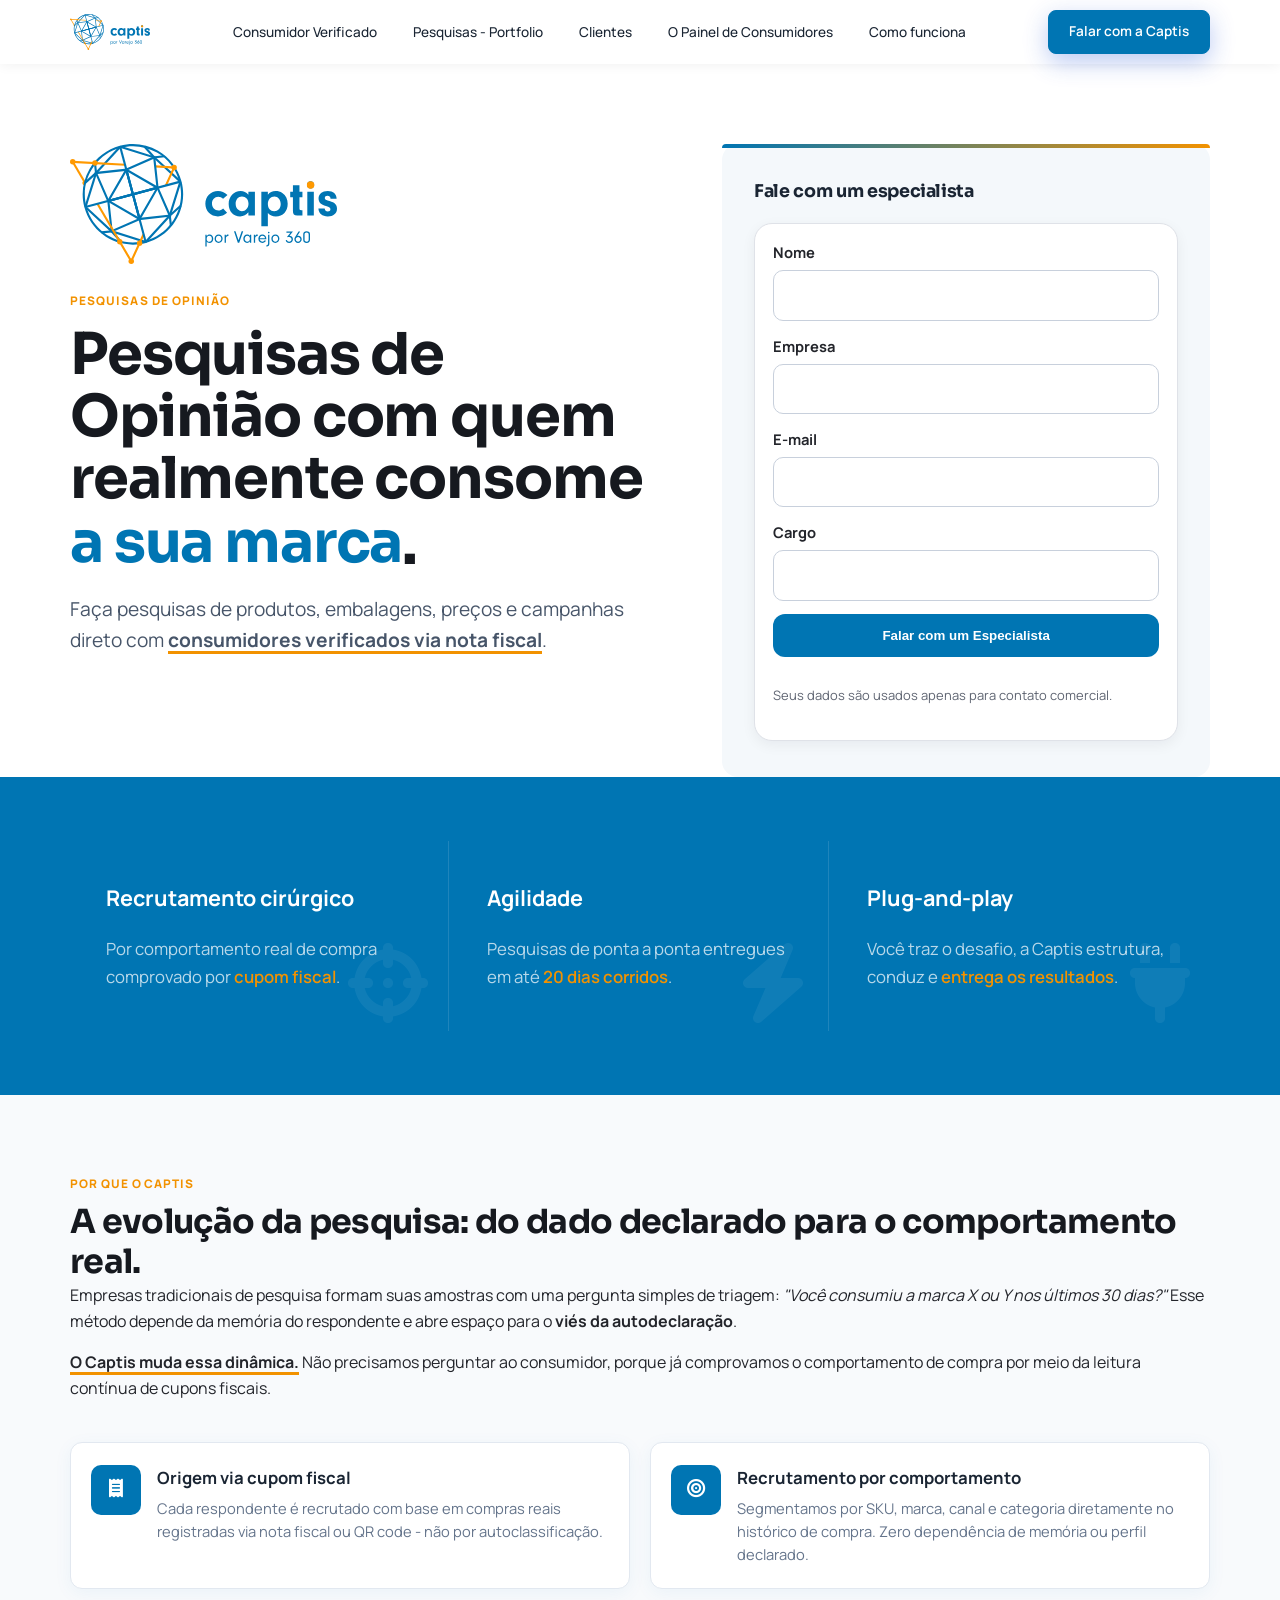
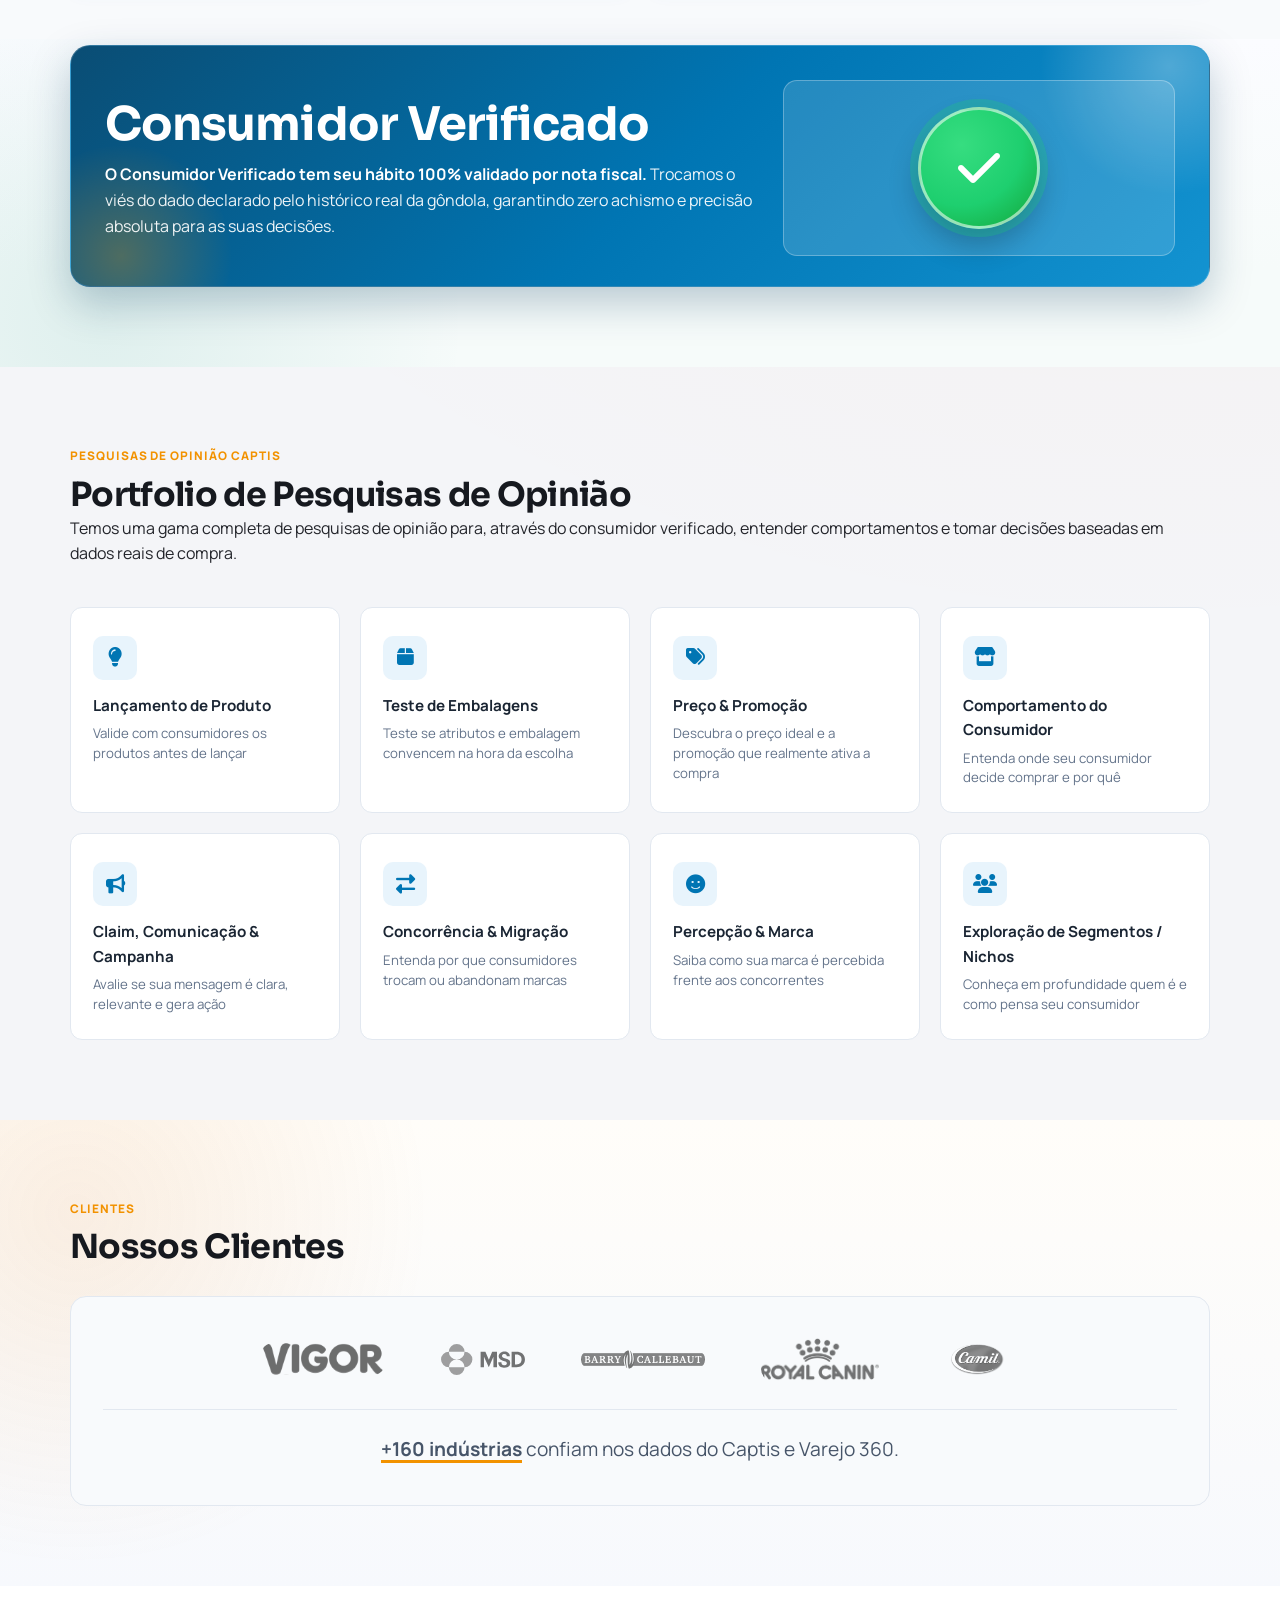
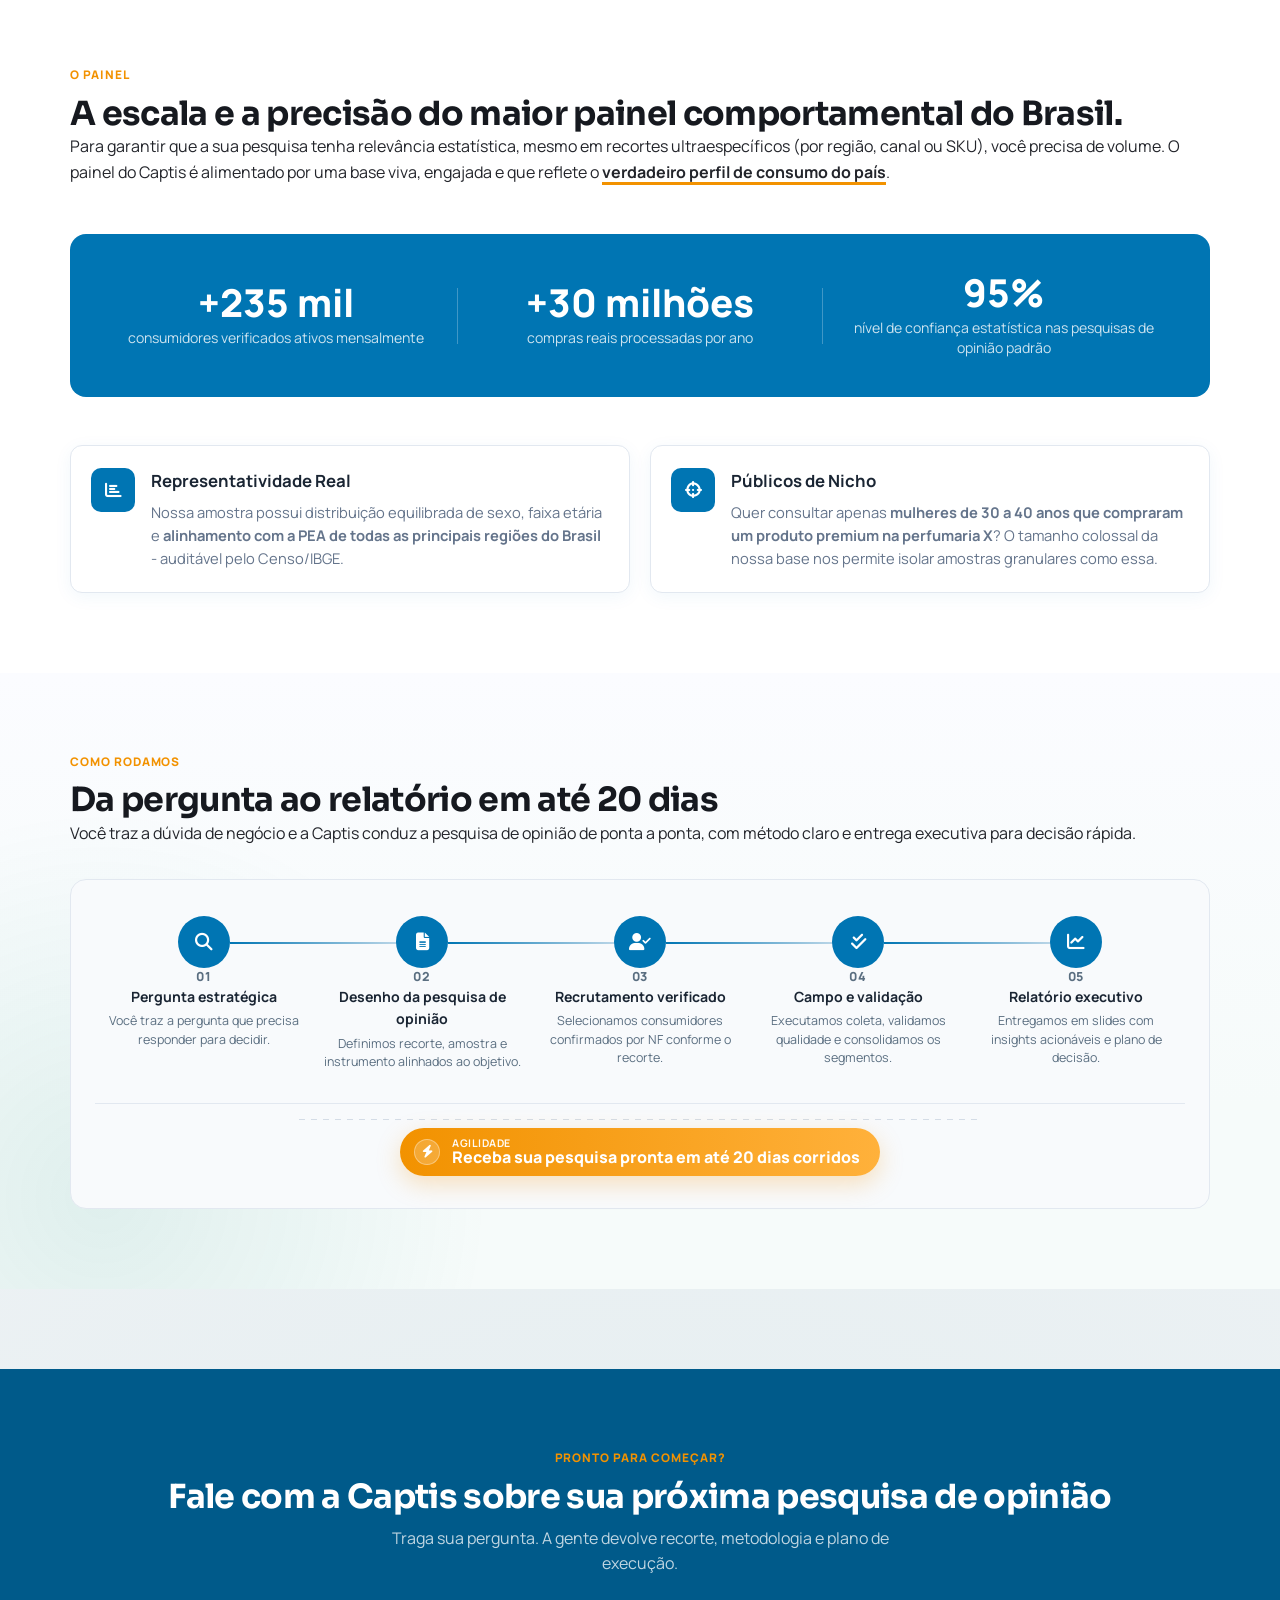
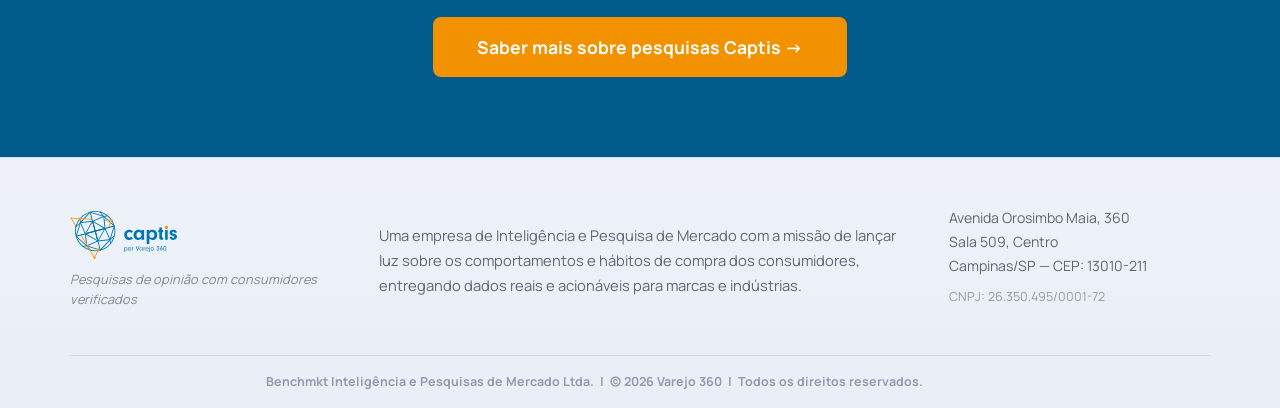
==== commit 041d5358: "Atualiza landing oficial captis-cmi.html + favicon Made-with: Cursor" ====
--- a/captis-cmi.html
+++ b/captis-cmi.html
@@ -6,6 +6,7 @@
   <title>Captis - Pesquisa com Consumidores Verificados</title>
   <meta name="description" content="Pesquisas de opinião com consumidores verificados por comportamento real de compra. Painel de consumidores com verificação por nota fiscal.">
   <meta name="robots" content="index,follow">
+  <link rel="icon" type="image/svg+xml" href="favicon.svg">
   <link rel="preconnect" href="https://fonts.googleapis.com">
   <link rel="preconnect" href="https://fonts.gstatic.com" crossorigin>
   <link href="https://fonts.googleapis.com/css2?family=Manrope:wght@400;500;600;700;800&family=Sora:wght@500;600;700;800&display=swap" rel="stylesheet">
@@ -699,9 +700,11 @@
       display: flex;
       gap: 16px;
       align-items: flex-start;
-      background: #f8fafc;
-      border-radius: 14px;
-      padding: 24px;
+      background: #fff;
+      border: 1px solid #e2e8f0;
+      border-radius: 12px;
+      padding: 22px 20px;
+      box-shadow: 0 4px 18px rgba(0, 117, 179, 0.06);
     }
     .authority-icon {
       width: 44px;
@@ -716,16 +719,16 @@
       flex-shrink: 0;
     }
     .authority-card h4 {
-      font-size: .95rem;
+      font-size: 1.05rem;
       font-weight: 700;
       color: var(--color-text);
       margin: 0 0 6px;
     }
     .authority-card p {
-      font-size: .85rem;
+      font-size: .92rem;
       color: #64748b;
       margin: 0;
-      line-height: 1.6;
+      line-height: 1.55;
     }
 
     /* Consumidores verificados conciso */
@@ -772,15 +775,21 @@
     }
 
     /* Seção: clientes / logos */
+    .clients-block {
+      background: #f8fafc;
+      border: 1px solid #e2e8f0;
+      border-radius: 16px;
+      padding: 40px 32px;
+      margin-top: 28px;
+    }
     .clients-logo-grid {
       display: flex;
-      flex-wrap: nowrap;
-      gap: 16px;
+      flex-wrap: wrap;
+      gap: 32px 40px;
       align-items: center;
       justify-content: center;
-      margin-top: 32px;
-      overflow-x: auto;
-      padding-bottom: 4px;
+      padding-bottom: 28px;
+      border-bottom: 1px solid #e2e8f0;
     }
     .client-logo-placeholder {
       background: #f1f5f9;
@@ -791,30 +800,52 @@
       font-size: .8rem; color: #94a3b8; font-weight: 600;
     }
     .client-logo-item {
-      background: #fff;
-      border: 1px solid #e2e8f0;
-      border-radius: 8px;
-      width: 180px;
-      height: 60px;
-      flex: 0 0 180px;
+      background: transparent;
+      border: none;
+      border-radius: 0;
+      width: auto;
+      min-width: 100px;
+      max-width: 140px;
+      height: 44px;
+      flex: 0 0 auto;
       display: flex;
       align-items: center;
       justify-content: center;
-      padding: 8px 12px;
+      padding: 0 8px;
+      opacity: .9;
+      transition: opacity .2s ease;
+    }
+    .client-logo-item:hover {
+      opacity: 1;
     }
     .client-logo-item img {
       max-width: 100%;
-      max-height: 100%;
+      max-height: 44px;
+      width: auto;
+      height: auto;
       object-fit: contain;
       display: block;
+      filter: grayscale(100%);
+      opacity: .75;
+      transition: filter .25s ease, opacity .25s ease;
+    }
+    .client-logo-item:hover img {
+      filter: grayscale(0%);
+      opacity: 1;
     }
     .clients-proof-text {
-      margin-top: 14px;
+      margin: 0;
+      padding-top: 24px;
       text-align: center;
-      font-size: .9rem;
-      line-height: 1.45;
+      font-size: 1.2rem;
+      line-height: 1.6;
       color: #475569;
-      font-weight: 600;
+      font-weight: 400;
+    }
+    @media (max-width: 768px) {
+      .clients-block { padding: 28px 20px; }
+      .clients-logo-grid { gap: 24px 28px; padding-bottom: 24px; }
+      .clients-proof-text { font-size: 1rem; padding-top: 20px; }
     }
 
     /* Seção: base estatisticamente relevante */
@@ -834,12 +865,33 @@
     .stat-card strong { display: block; font-size: 2rem; font-weight: 800; color: var(--color-primary, #1f4fd6); }
     .stat-card span   { font-size: .85rem; color: #64748b; }
 
-    /* Timeline horizontal */
+    /* Timeline horizontal — ciclo integrado */
+    .process-cycle-block {
+      background: #f8fafc;
+      border: 1px solid #e2e8f0;
+      border-radius: 16px;
+      padding: 36px 24px 32px;
+      margin-top: 32px;
+      position: relative;
+    }
+    .process-cycle-block::before {
+      content: "";
+      position: absolute;
+      left: 50%;
+      bottom: 88px;
+      width: 60%;
+      height: 1px;
+      background: repeating-linear-gradient(90deg, #cbd5e1 0, #cbd5e1 6px, transparent 6px, transparent 12px);
+      transform: translateX(-50%);
+      opacity: .8;
+    }
+    @media (max-width: 768px) {
+      .process-cycle-block::before { display: none; }
+    }
     .htimeline {
       display: flex;
       align-items: flex-start;
       gap: 0;
-      margin-top: 48px;
       position: relative;
     }
     .htimeline-step {
@@ -849,47 +901,70 @@
       align-items: center;
       text-align: center;
       position: relative;
-      padding: 0 12px;
+      padding: 0 8px;
     }
     .htimeline-icon {
-      width: 56px; height: 56px;
+      width: 52px; height: 52px;
       border-radius: 50%;
       background: var(--color-primary);
       color: #fff;
       display: flex; align-items: center; justify-content: center;
-      font-size: 1.2rem;
+      font-size: 1.1rem;
       position: relative;
       z-index: 2;
       flex-shrink: 0;
     }
-    /* linha conectora entre ícones */
     .htimeline-connector {
       position: absolute;
-      top: 28px; /* metade do ícone (56/2) */
-      left: calc(50% + 28px);
-      width: calc(100% - 28px);
+      top: 26px;
+      left: calc(50% + 26px);
+      width: calc(100% - 26px);
       height: 2px;
-      background: var(--color-border);
+      background: linear-gradient(90deg, var(--color-primary) 0%, var(--color-border) 100%);
       z-index: 1;
     }
+    .htimeline-step:last-child .htimeline-connector {
+      background: transparent;
+    }
     .htimeline-num {
-      font-size: .75rem;
+      font-size: .7rem;
       font-weight: 800;
       color: var(--color-accent);
-      margin: 12px 0 4px;
-      letter-spacing: .05em;
+      margin: 10px 0 2px;
+      letter-spacing: .06em;
     }
     .htimeline-step h4 {
-      font-size: .9rem;
+      font-size: .88rem;
       font-weight: 700;
-      margin: 0 0 6px;
+      margin: 0 0 4px;
       color: var(--color-text);
     }
     .htimeline-step p {
-      font-size: .8rem;
+      font-size: .78rem;
       color: var(--color-muted);
       margin: 0;
-      line-height: 1.5;
+      line-height: 1.45;
+    }
+    .process-cycle-footer {
+      display: flex;
+      flex-direction: column;
+      align-items: center;
+      gap: 20px;
+      margin-top: 32px;
+      padding-top: 24px;
+      border-top: 1px solid #e2e8f0;
+    }
+    .process-speed-pill {
+      display: inline-flex;
+      align-items: center;
+      gap: 12px;
+      background: linear-gradient(90deg, #f29200 0%, #ffb13b 100%);
+      color: #fff;
+      border-radius: 999px;
+      padding: 10px 20px 10px 14px;
+      box-shadow: 0 8px 24px rgba(242, 146, 0, 0.25);
+      position: relative;
+      overflow: hidden;
     }
     #como-rodamos .section-head {
       max-width: none;
@@ -924,12 +999,11 @@
       display: inline-flex;
       align-items: center;
       gap: 12px;
-      margin-top: 18px;
       background: linear-gradient(90deg, #f29200 0%, #ffb13b 100%);
       color: #fff;
       border-radius: 999px;
-      padding: 10px 16px 10px 12px;
-      box-shadow: 0 10px 26px rgba(242, 146, 0, 0.28);
+      padding: 10px 20px 10px 14px;
+      box-shadow: 0 8px 24px rgba(242, 146, 0, 0.25);
       position: relative;
       overflow: hidden;
     }
@@ -972,15 +1046,17 @@
       opacity: .95;
     }
     .process-speed-pill .speed-copy strong {
-      font-size: .9rem;
+      font-size: 1rem;
       font-weight: 800;
     }
     @media (max-width: 768px) {
-      .htimeline { flex-direction: column; gap: 32px; }
+      .process-cycle-block { padding: 24px 16px 24px; }
+      .htimeline { flex-direction: column; gap: 28px; }
       .htimeline-connector { display: none; }
-      .htimeline-step { align-items: flex-start; text-align: left; flex-direction: row; gap: 16px; }
-      .htimeline-step > div:first-child { flex-shrink: 0; }
-      .htimeline-step > div:not(.htimeline-icon) { display: none; }
+      .htimeline-step { align-items: flex-start; text-align: left; flex-direction: row; gap: 16px; padding: 0; }
+      .htimeline-step > .htimeline-icon { flex-shrink: 0; }
+      .htimeline-step .htimeline-num { order: -1; margin: 0 0 4px; }
+      .process-cycle-footer { margin-top: 24px; padding-top: 20px; }
     }
 
     /* CTA final - fundo azul escuro */
@@ -1128,7 +1204,7 @@
             <span class="highlight-num"><i class="fas fa-crosshairs"></i></span>
           </div>
           <div class="highlight-item">
-            <strong>Agilidade que o mercado exige</strong>
+            <strong>Agilidade</strong>
             <p>Pesquisas de ponta a ponta entregues em até <em class="hl-accent">20 dias corridos</em>.</p>
             <span class="highlight-num"><i class="fas fa-bolt"></i></span>
           </div>
@@ -1371,25 +1447,26 @@
           <h2>Nossos Clientes</h2>
         </div>
 
-        <div class="clients-logo-grid">
-          <!-- Substituir pelos logos reais da Varejo 360 -->
-          <div class="client-logo-item">
-            <img src="vigor-logo.svg" alt="VIGOR">
-          </div>
-          <div class="client-logo-item">
-            <img src="msd-logo.svg" alt="MSD">
-          </div>
-          <div class="client-logo-item">
-            <img src="barry-callebaut-logo.svg" alt="Barry Callebaut">
-          </div>
-          <div class="client-logo-item">
-            <img src="royal-canin-logo.png" alt="Royal Canin">
-          </div>
-          <div class="client-logo-item">
-            <img src="camil-logo.png" alt="Camil">
-          </div>
+        <div class="clients-block">
+          <div class="clients-logo-grid">
+            <div class="client-logo-item">
+              <img src="vigor-logo.svg" alt="VIGOR">
+            </div>
+            <div class="client-logo-item">
+              <img src="msd-logo.svg" alt="MSD">
+            </div>
+            <div class="client-logo-item">
+              <img src="barry-callebaut-logo.svg" alt="Barry Callebaut">
+            </div>
+            <div class="client-logo-item">
+              <img src="royal-canin-logo.png" alt="Royal Canin">
+            </div>
+            <div class="client-logo-item">
+              <img src="camil-logo.png" alt="Camil">
+            </div>
+          </div>
+          <p class="clients-proof-text"><span class="text-underline-accent"><strong>+160 indústrias</strong></span> confiam nos dados do Captis e Varejo 360.</p>
         </div>
-        <p class="clients-proof-text">Ajudamos +160 industrias com dados confiaveis pelo Captis e Varejo 360</p>
       </div>
     </section>
 
@@ -1428,14 +1505,14 @@
             <div class="authority-icon"><i class="fas fa-chart-bar"></i></div>
             <div>
               <h4>Representatividade Real</h4>
-              <p>Nossa amostra possui distribuição equilibrada de sexo, faixa etária e <span class="text-underline-accent"><strong>alinhamento com a PEA de todas as principais regiões do Brasil</strong></span> - auditável pelo Censo/IBGE.</p>
+              <p>Nossa amostra possui distribuição equilibrada de sexo, faixa etária e <strong>alinhamento com a PEA de todas as principais regiões do Brasil</strong> - auditável pelo Censo/IBGE.</p>
             </div>
           </div>
           <div class="authority-card">
             <div class="authority-icon"><i class="fas fa-crosshairs"></i></div>
             <div>
               <h4>Públicos de Nicho</h4>
-              <p>Quer consultar apenas <span class="text-underline-accent"><strong>mulheres de 30 a 40 anos que compraram um produto premium na perfumaria X</strong></span>? O tamanho colossal da nossa base nos permite isolar amostras granulares como essa.</p>
+              <p>Quer consultar apenas <strong>mulheres de 30 a 40 anos que compraram um produto premium na perfumaria X</strong>? O tamanho colossal da nossa base nos permite isolar amostras granulares como essa.</p>
             </div>
           </div>
         </div>
@@ -1451,50 +1528,54 @@
           <p class="section-kicker">Como rodamos</p>
           <h2>Da pergunta ao relatório em até 20 dias</h2>
           <p>Você traz a dúvida de negócio e a Captis conduz a pesquisa de opinião de ponta a ponta, com método claro e entrega executiva para decisão rápida.</p>
-          <div class="process-speed-pill">
-            <i class="fas fa-bolt"></i>
-            <div class="speed-copy">
-              <span>Agilidade</span>
-              <strong>Processo em até 20 dias corridos</strong>
-            </div>
-          </div>
         </div>
 
-        <div class="htimeline">
-          <article class="htimeline-step">
-            <div class="htimeline-icon"><i class="fas fa-search"></i></div>
-            <div class="htimeline-connector"></div>
-            <p class="htimeline-num">01</p>
-            <h4>Pergunta estratégica</h4>
-            <p>Você traz a pergunta que precisa responder para decidir.</p>
-          </article>
-          <article class="htimeline-step">
-            <div class="htimeline-icon"><i class="fas fa-file-lines"></i></div>
-            <div class="htimeline-connector"></div>
-            <p class="htimeline-num">02</p>
-            <h4>Desenho da pesquisa de opinião</h4>
-            <p>Definimos recorte, amostra e instrumento alinhados ao objetivo.</p>
-          </article>
-          <article class="htimeline-step">
-            <div class="htimeline-icon"><i class="fas fa-user-check"></i></div>
-            <div class="htimeline-connector"></div>
-            <p class="htimeline-num">03</p>
-            <h4>Recrutamento verificado</h4>
-            <p>Selecionamos consumidores confirmados por NF conforme o recorte.</p>
-          </article>
-          <article class="htimeline-step">
-            <div class="htimeline-icon"><i class="fas fa-check-double"></i></div>
-            <div class="htimeline-connector"></div>
-            <p class="htimeline-num">04</p>
-            <h4>Campo e validação</h4>
-            <p>Executamos coleta, validamos qualidade e consolidamos os segmentos.</p>
-          </article>
-          <article class="htimeline-step">
-            <div class="htimeline-icon"><i class="fas fa-chart-line"></i></div>
-            <p class="htimeline-num">05</p>
-            <h4>Relatório executivo</h4>
-            <p>Entregamos em slides com insights acionáveis e plano de decisão.</p>
-          </article>
+        <div class="process-cycle-block">
+          <div class="htimeline" aria-label="Ciclo do processo de pesquisa">
+            <article class="htimeline-step">
+              <div class="htimeline-icon"><i class="fas fa-search"></i></div>
+              <div class="htimeline-connector" aria-hidden="true"></div>
+              <p class="htimeline-num">01</p>
+              <h4>Pergunta estratégica</h4>
+              <p>Você traz a pergunta que precisa responder para decidir.</p>
+            </article>
+            <article class="htimeline-step">
+              <div class="htimeline-icon"><i class="fas fa-file-lines"></i></div>
+              <div class="htimeline-connector" aria-hidden="true"></div>
+              <p class="htimeline-num">02</p>
+              <h4>Desenho da pesquisa de opinião</h4>
+              <p>Definimos recorte, amostra e instrumento alinhados ao objetivo.</p>
+            </article>
+            <article class="htimeline-step">
+              <div class="htimeline-icon"><i class="fas fa-user-check"></i></div>
+              <div class="htimeline-connector" aria-hidden="true"></div>
+              <p class="htimeline-num">03</p>
+              <h4>Recrutamento verificado</h4>
+              <p>Selecionamos consumidores confirmados por NF conforme o recorte.</p>
+            </article>
+            <article class="htimeline-step">
+              <div class="htimeline-icon"><i class="fas fa-check-double"></i></div>
+              <div class="htimeline-connector" aria-hidden="true"></div>
+              <p class="htimeline-num">04</p>
+              <h4>Campo e validação</h4>
+              <p>Executamos coleta, validamos qualidade e consolidamos os segmentos.</p>
+            </article>
+            <article class="htimeline-step">
+              <div class="htimeline-icon"><i class="fas fa-chart-line"></i></div>
+              <p class="htimeline-num">05</p>
+              <h4>Relatório executivo</h4>
+              <p>Entregamos em slides com insights acionáveis e plano de decisão.</p>
+            </article>
+          </div>
+          <div class="process-cycle-footer">
+            <div class="process-speed-pill">
+              <i class="fas fa-bolt" aria-hidden="true"></i>
+              <div class="speed-copy">
+                <span>Agilidade</span>
+                <strong>Receba sua pesquisa pronta em até 20 dias corridos</strong>
+              </div>
+            </div>
+          </div>
         </div>
       </div>
     </section>
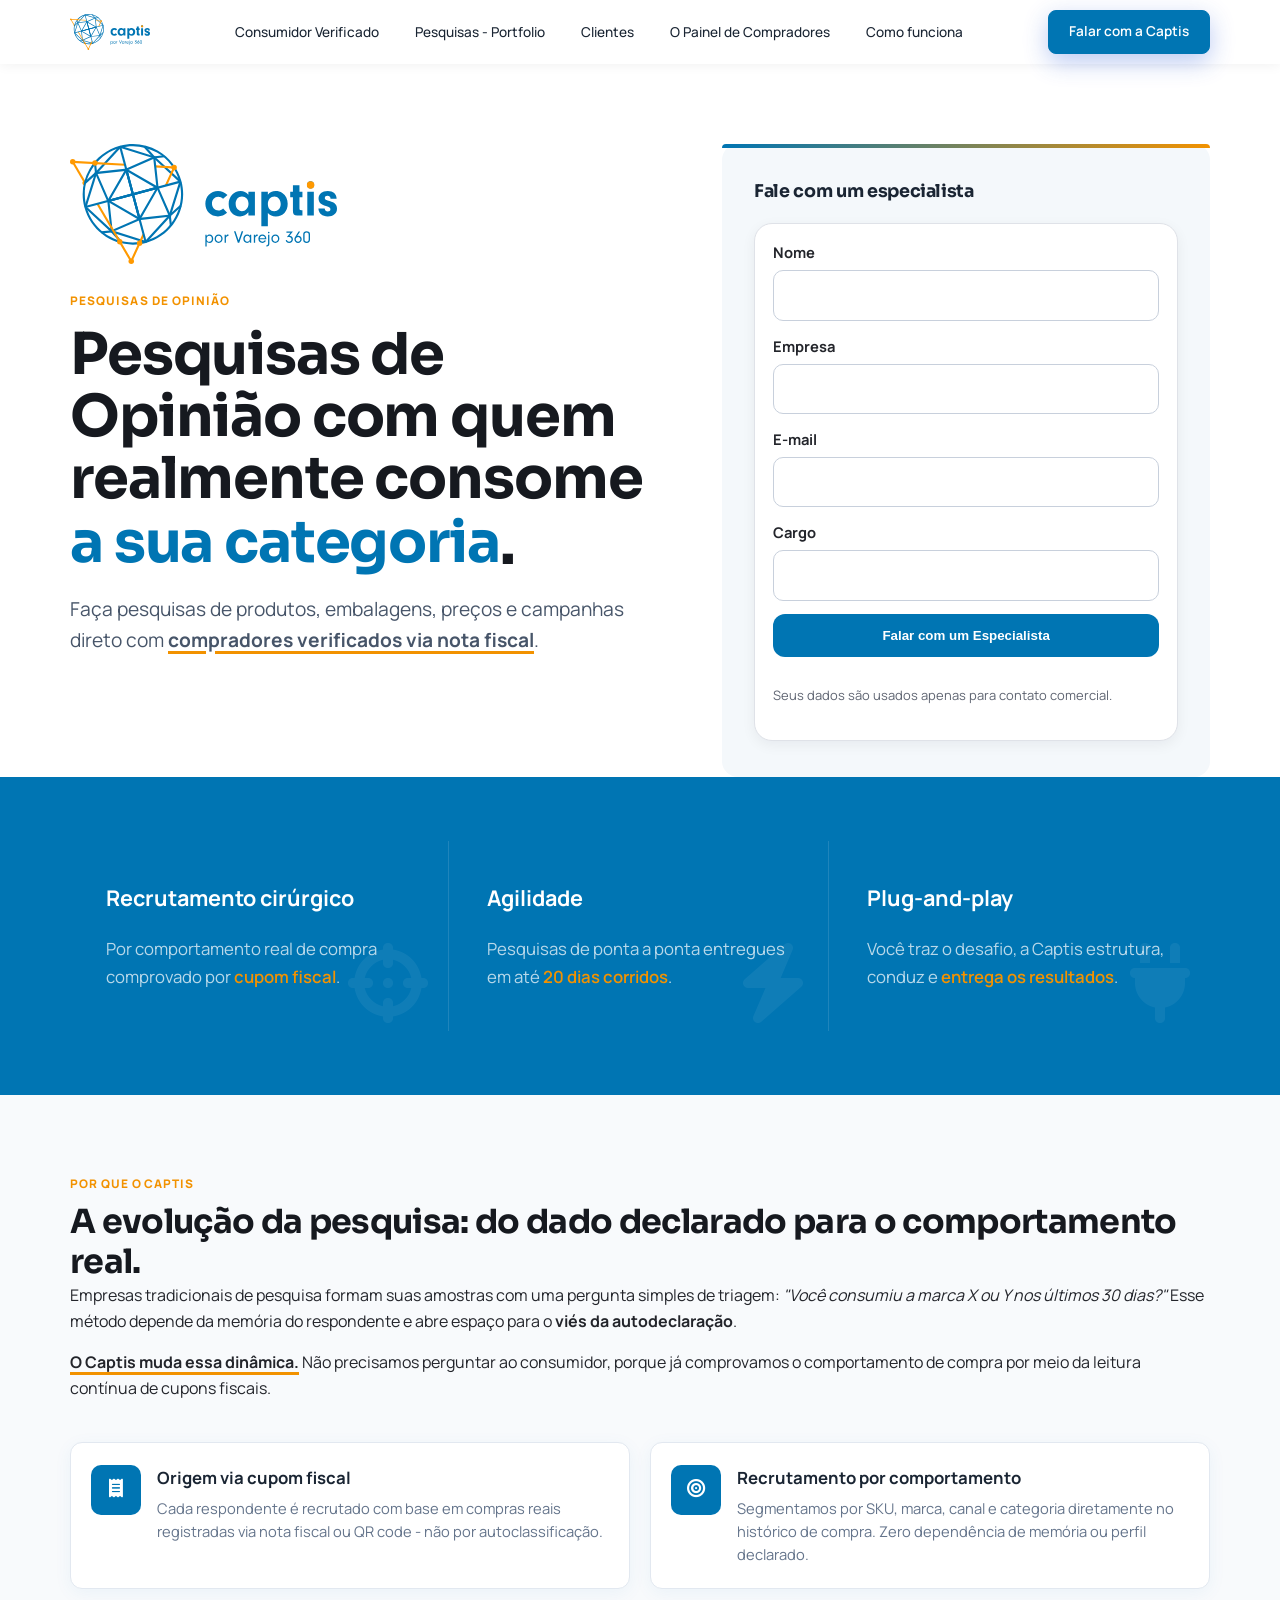
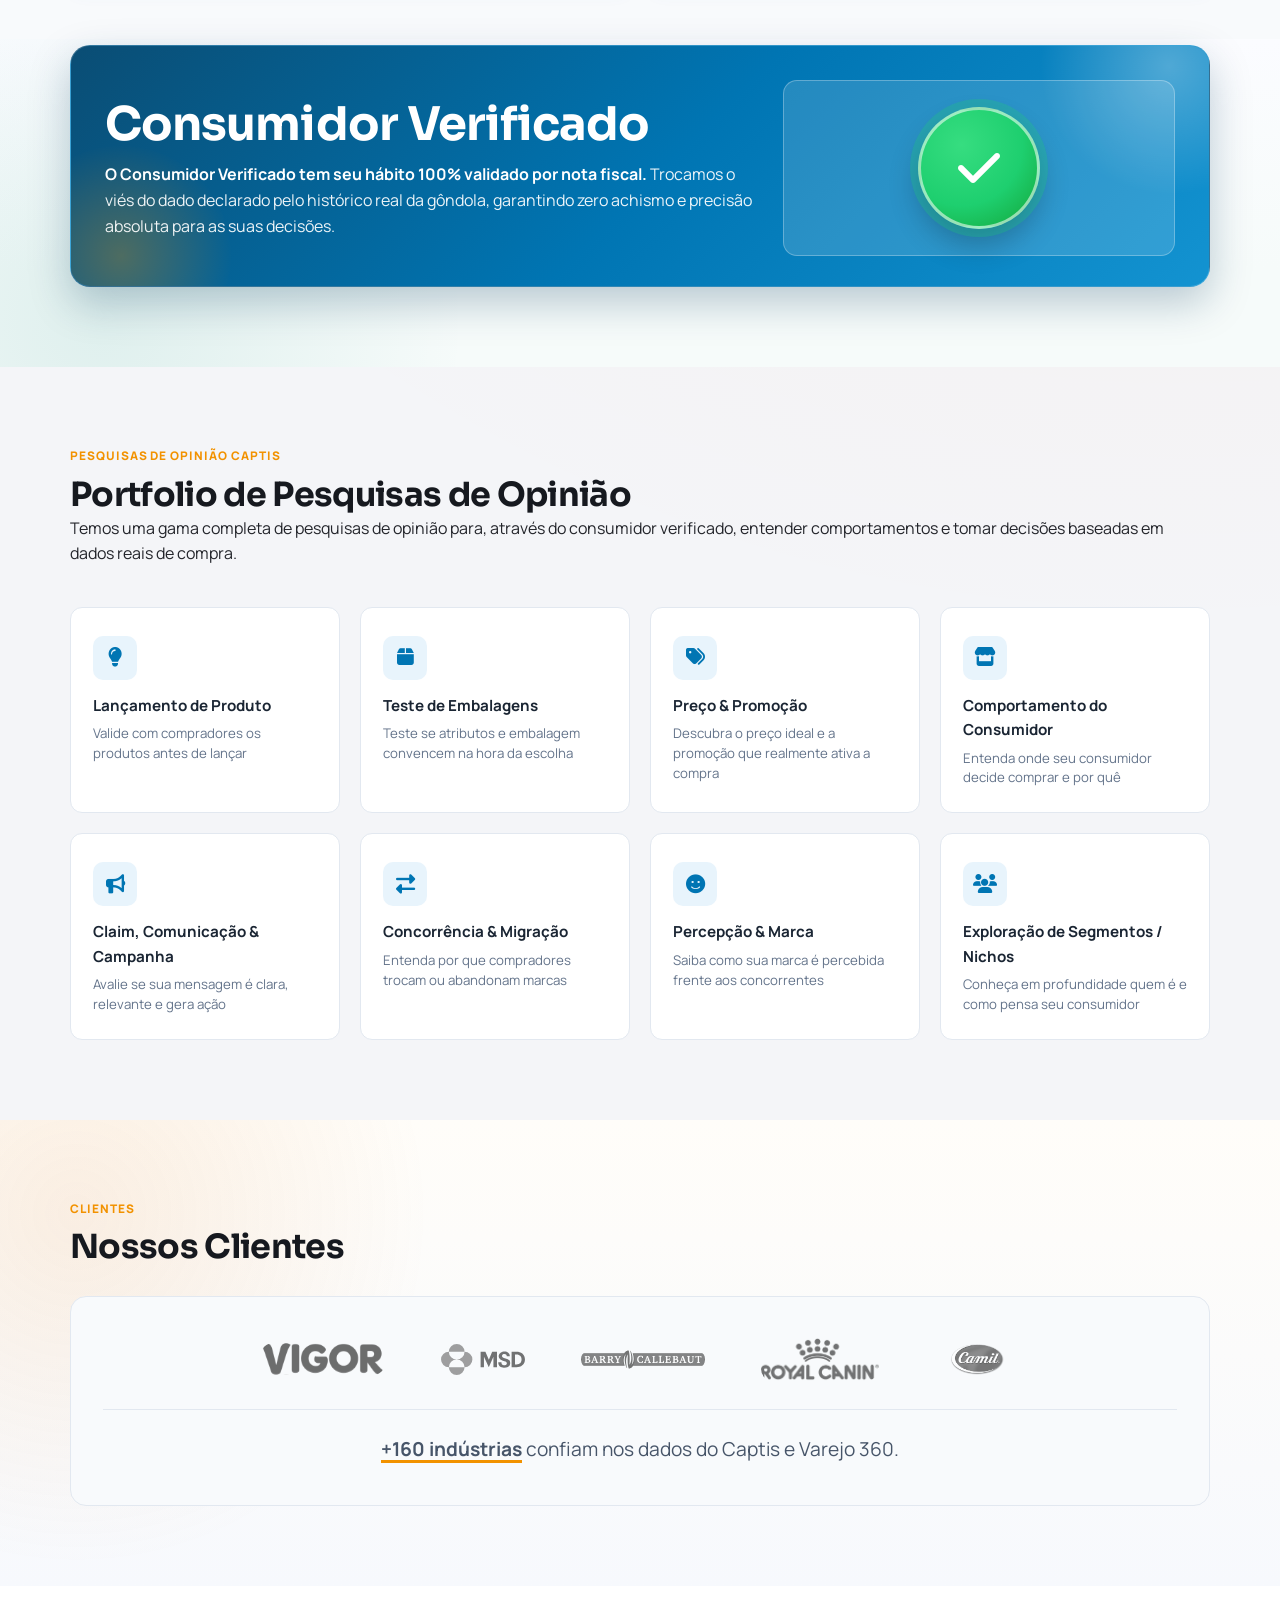
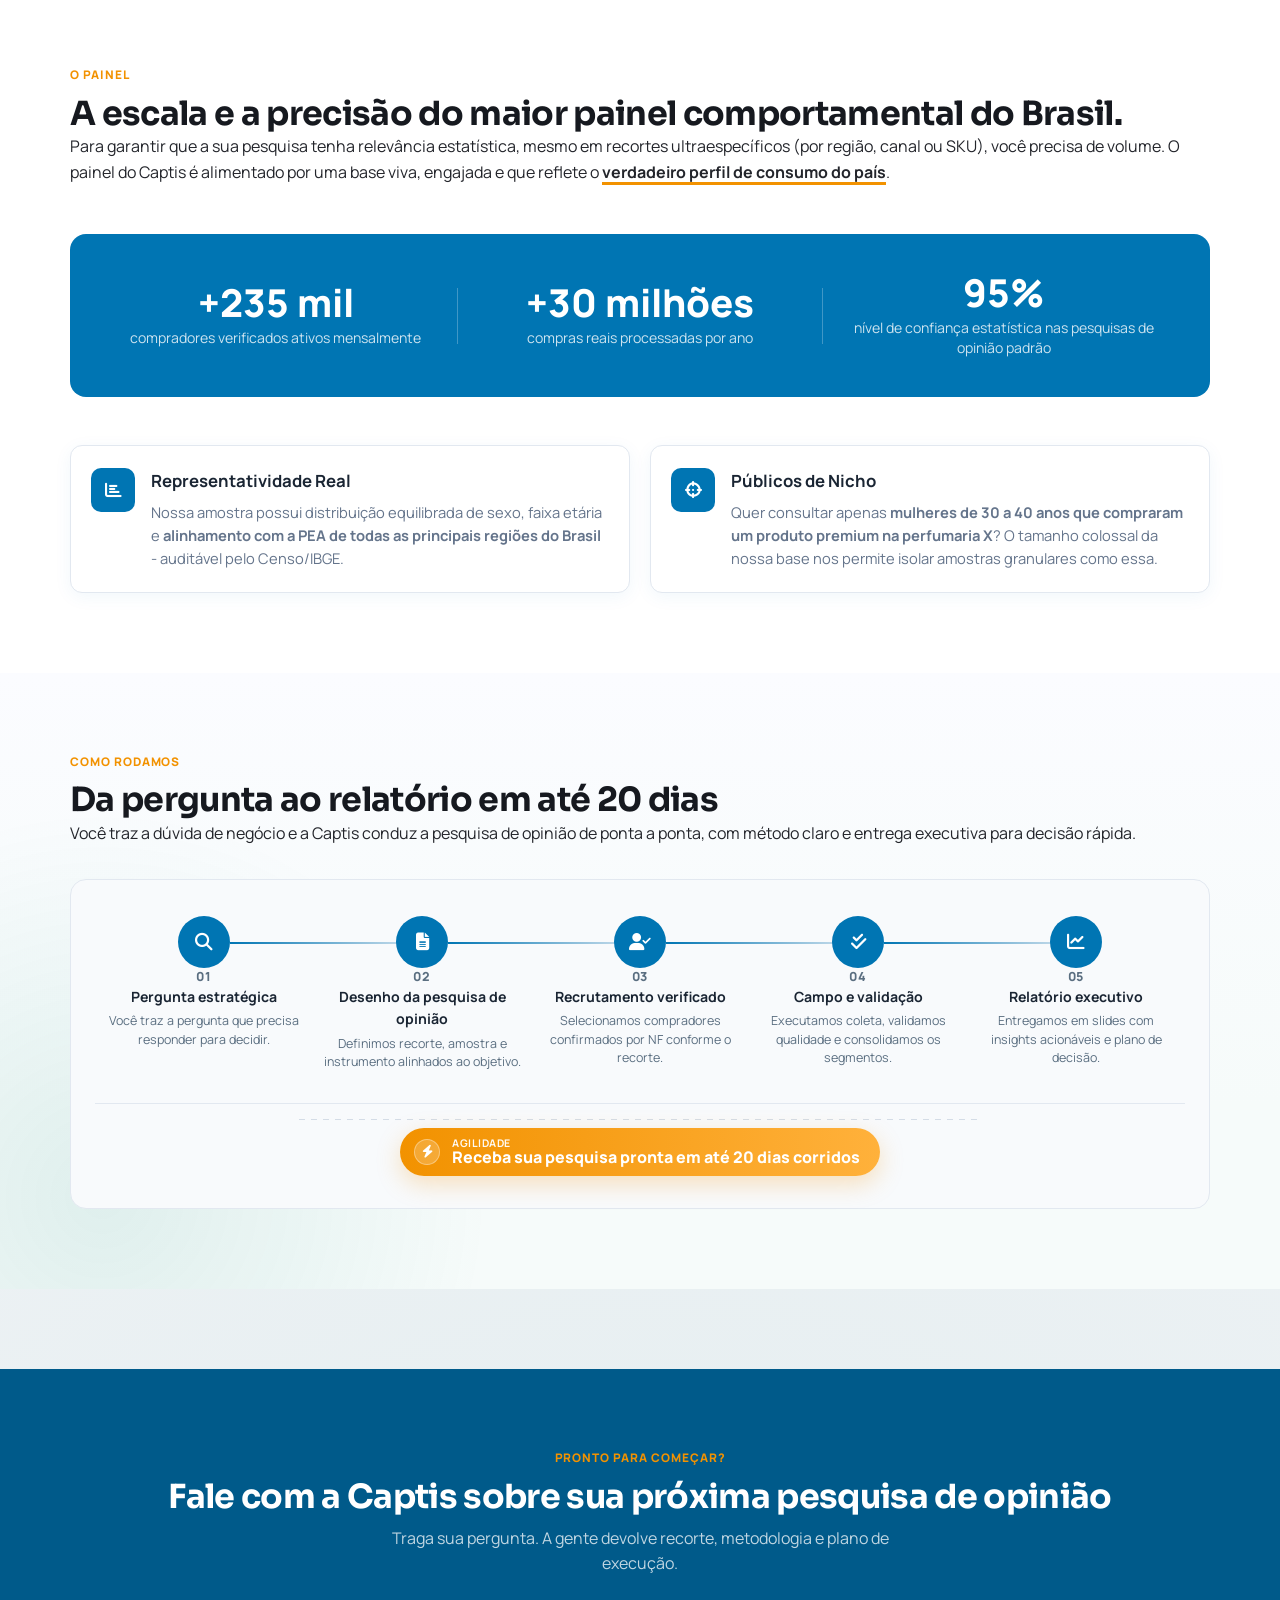
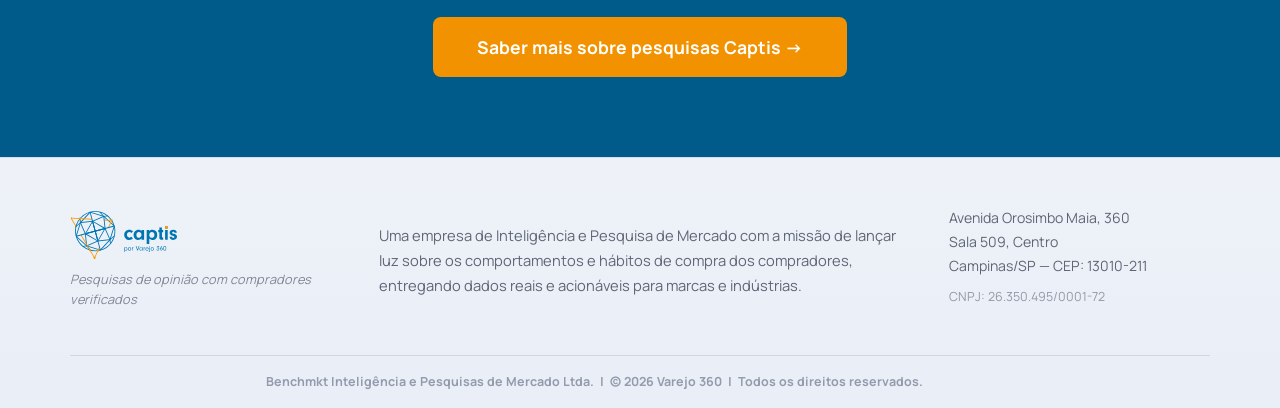
==== commit fd6b95ea: "Landing: Consumidores -> Compradores (sync captis-cmi) Made-with: Cursor" ====
--- a/captis-cmi.html
+++ b/captis-cmi.html
@@ -3,8 +3,8 @@
 <head>
   <meta charset="UTF-8">
   <meta name="viewport" content="width=device-width, initial-scale=1.0">
-  <title>Captis - Pesquisa com Consumidores Verificados</title>
-  <meta name="description" content="Pesquisas de opinião com consumidores verificados por comportamento real de compra. Painel de consumidores com verificação por nota fiscal.">
+  <title>Captis - Pesquisa com Compradores Verificados</title>
+  <meta name="description" content="Pesquisas de opinião com compradores verificados por comportamento real de compra. Painel de compradores com verificação por nota fiscal.">
   <meta name="robots" content="index,follow">
   <link rel="icon" type="image/svg+xml" href="favicon.svg">
   <link rel="preconnect" href="https://fonts.googleapis.com">
@@ -731,7 +731,7 @@
       line-height: 1.55;
     }
 
-    /* Consumidores verificados conciso */
+    /* Compradores verificados conciso */
     .cv-steps {
       display: flex;
       align-items: center;
@@ -1143,7 +1143,7 @@
           <li><a href="#consumidor-verificado">Consumidor Verificado</a></li>
           <li><a href="#pesquisas">Pesquisas - Portfolio</a></li>
           <li><a href="#clientes">Clientes</a></li>
-          <li><a href="#base">O Painel de Consumidores</a></li>
+          <li><a href="#base">O Painel de Compradores</a></li>
           <li><a href="#como-rodamos">Como funciona</a></li>
         </ul>
       </nav>
@@ -1162,7 +1162,7 @@
         <p class="eyebrow">Pesquisas de Opinião</p>
         <h1>Pesquisas de Opinião com quem realmente consome <span class="hero-rotating-wrap"><span class="hero-rotating" aria-live="polite">a sua categoria</span></span>.</h1>
         <p class="hero-description">
-          Faça pesquisas de produtos, embalagens, preços e campanhas direto com <span class="text-underline-accent"><strong>consumidores verificados via nota fiscal</strong></span>.
+          Faça pesquisas de produtos, embalagens, preços e campanhas direto com <span class="text-underline-accent"><strong>compradores verificados via nota fiscal</strong></span>.
         </p>
       </div>
 
@@ -1279,7 +1279,7 @@
           <div class="portfolio-item">
             <div class="item-icon-wrap"><i class="fas fa-lightbulb"></i></div>
             <h4>Lançamento de Produto</h4>
-            <p>Valide com consumidores os produtos antes de lançar</p>
+            <p>Valide com compradores os produtos antes de lançar</p>
           </div>
           <div class="portfolio-item">
             <div class="item-icon-wrap"><i class="fas fa-box"></i></div>
@@ -1304,7 +1304,7 @@
           <div class="portfolio-item">
             <div class="item-icon-wrap"><i class="fas fa-exchange-alt"></i></div>
             <h4>Concorrência &amp; Migração</h4>
-            <p>Entenda por que consumidores trocam ou abandonam marcas</p>
+            <p>Entenda por que compradores trocam ou abandonam marcas</p>
           </div>
           <div class="portfolio-item">
             <div class="item-icon-wrap"><i class="fas fa-smile"></i></div>
@@ -1416,7 +1416,7 @@
               <ul class="solution-questions">
                 <li>Como a marca é vista no mercado?</li>
                 <li>Quais valores ela transmite hoje?</li>
-                <li>Qual o nível de lealdade e recomendação (NPS) dos seus consumidores?</li>
+                <li>Qual o nível de lealdade e recomendação (NPS) dos seus compradores?</li>
               </ul>
             </div>
           </div>
@@ -1485,7 +1485,7 @@
         <div class="panel-stats-banner">
           <div class="panel-stat">
             <strong>+235 mil</strong>
-            <span>consumidores verificados ativos mensalmente</span>
+            <span>compradores verificados ativos mensalmente</span>
           </div>
           <div class="panel-stat-divider" aria-hidden="true"></div>
           <div class="panel-stat">
@@ -1551,7 +1551,7 @@
               <div class="htimeline-connector" aria-hidden="true"></div>
               <p class="htimeline-num">03</p>
               <h4>Recrutamento verificado</h4>
-              <p>Selecionamos consumidores confirmados por NF conforme o recorte.</p>
+              <p>Selecionamos compradores confirmados por NF conforme o recorte.</p>
             </article>
             <article class="htimeline-step">
               <div class="htimeline-icon"><i class="fas fa-check-double"></i></div>
@@ -1602,11 +1602,11 @@
 
         <div class="cmi-footer-brand">
           <img src="logo-captis.svg" alt="Captis por Varejo 360">
-          <p class="cmi-footer-tagline">Pesquisas de opinião com consumidores verificados</p>
+          <p class="cmi-footer-tagline">Pesquisas de opinião com compradores verificados</p>
         </div>
 
         <div class="cmi-footer-desc">
-          <p>Uma empresa de Inteligência e Pesquisa de Mercado com a missão de lançar luz sobre os comportamentos e hábitos de compra dos consumidores, entregando dados reais e acionáveis para marcas e indústrias.</p>
+          <p>Uma empresa de Inteligência e Pesquisa de Mercado com a missão de lançar luz sobre os comportamentos e hábitos de compra dos compradores, entregando dados reais e acionáveis para marcas e indústrias.</p>
         </div>
 
         <div class="cmi-footer-address">
